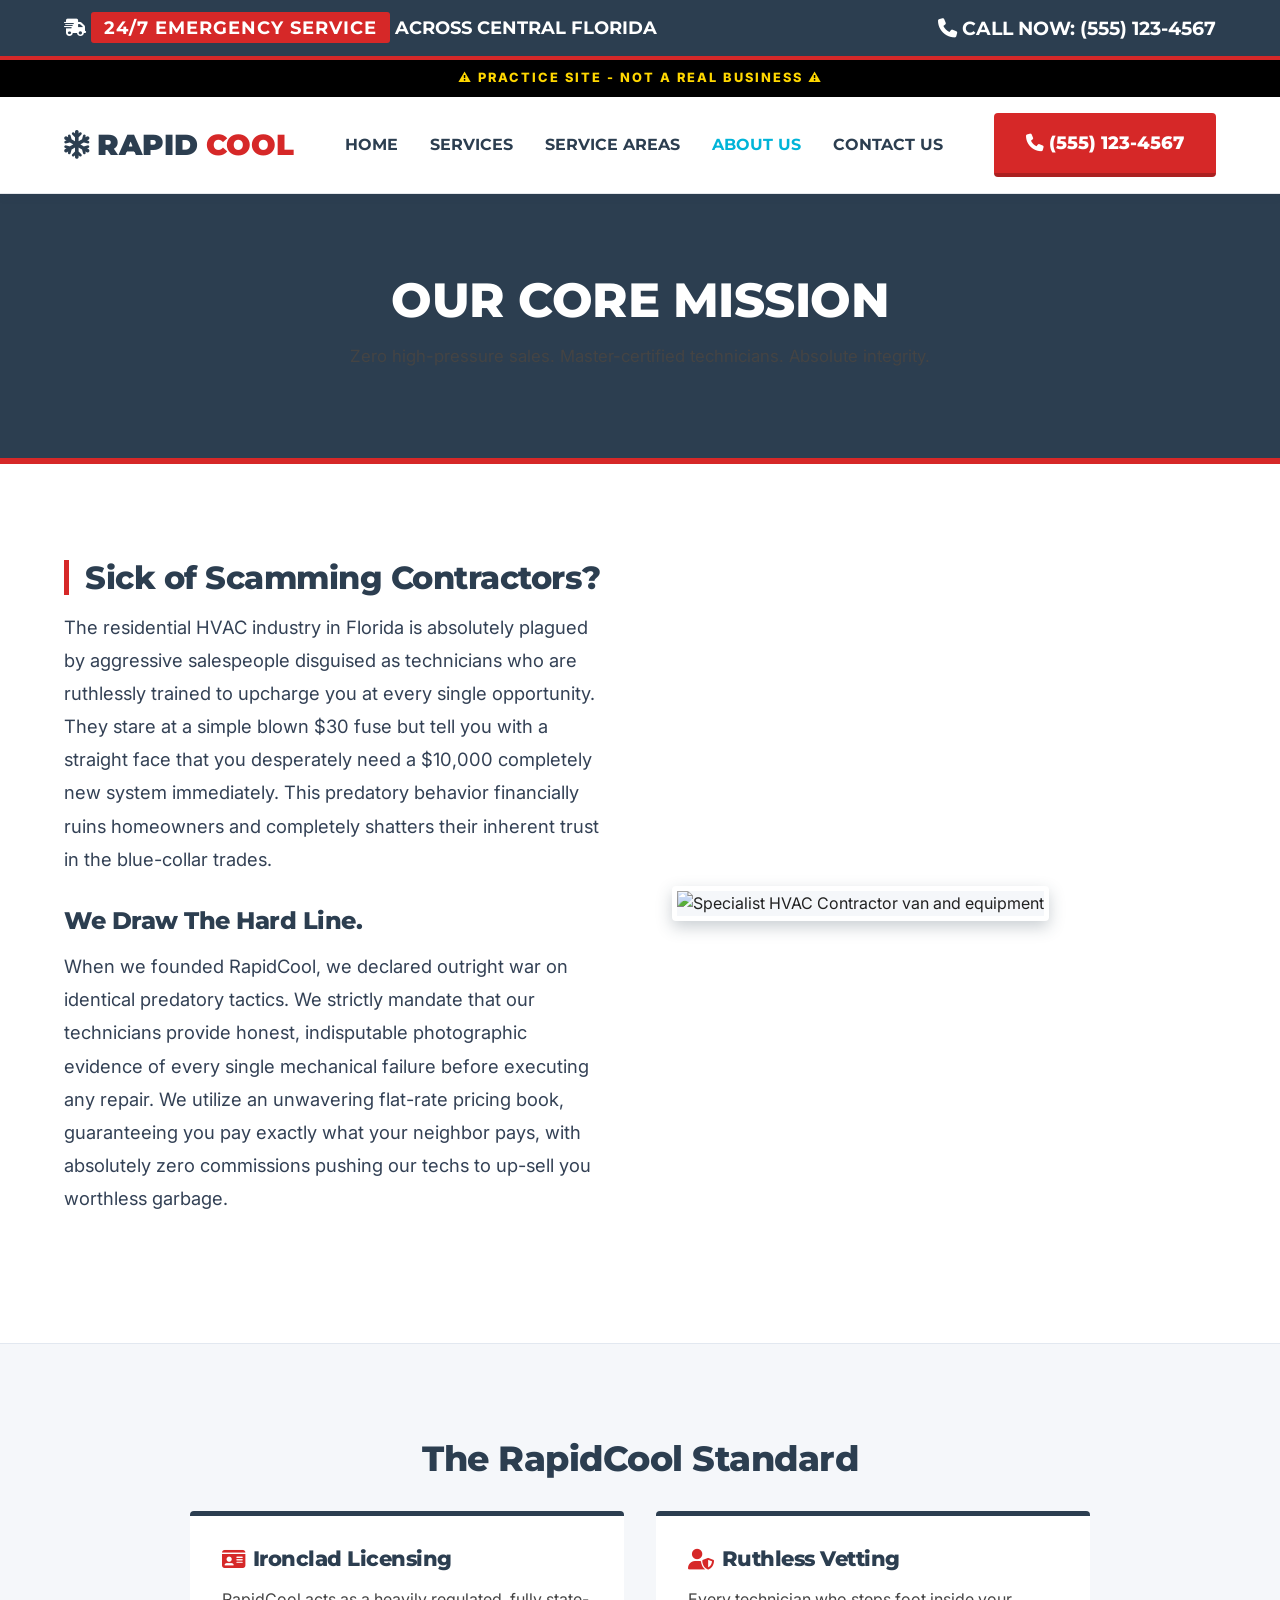
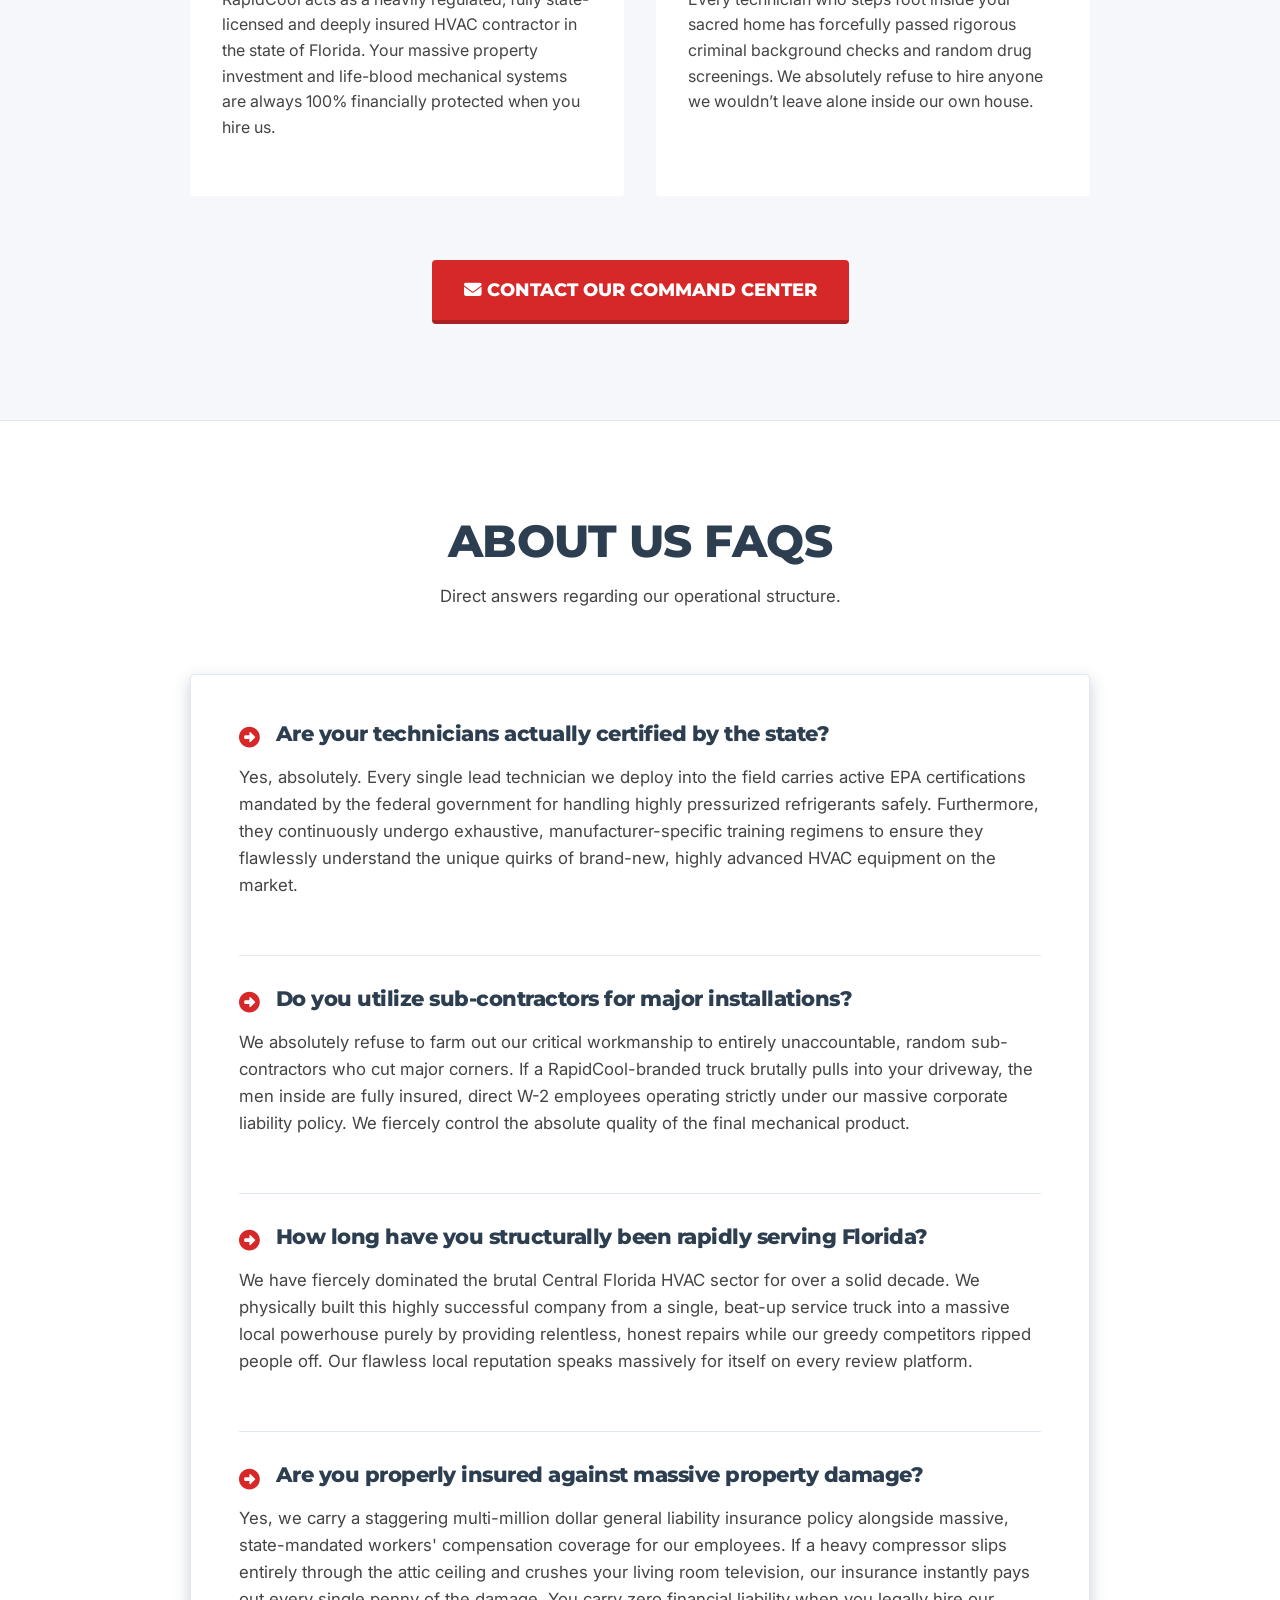
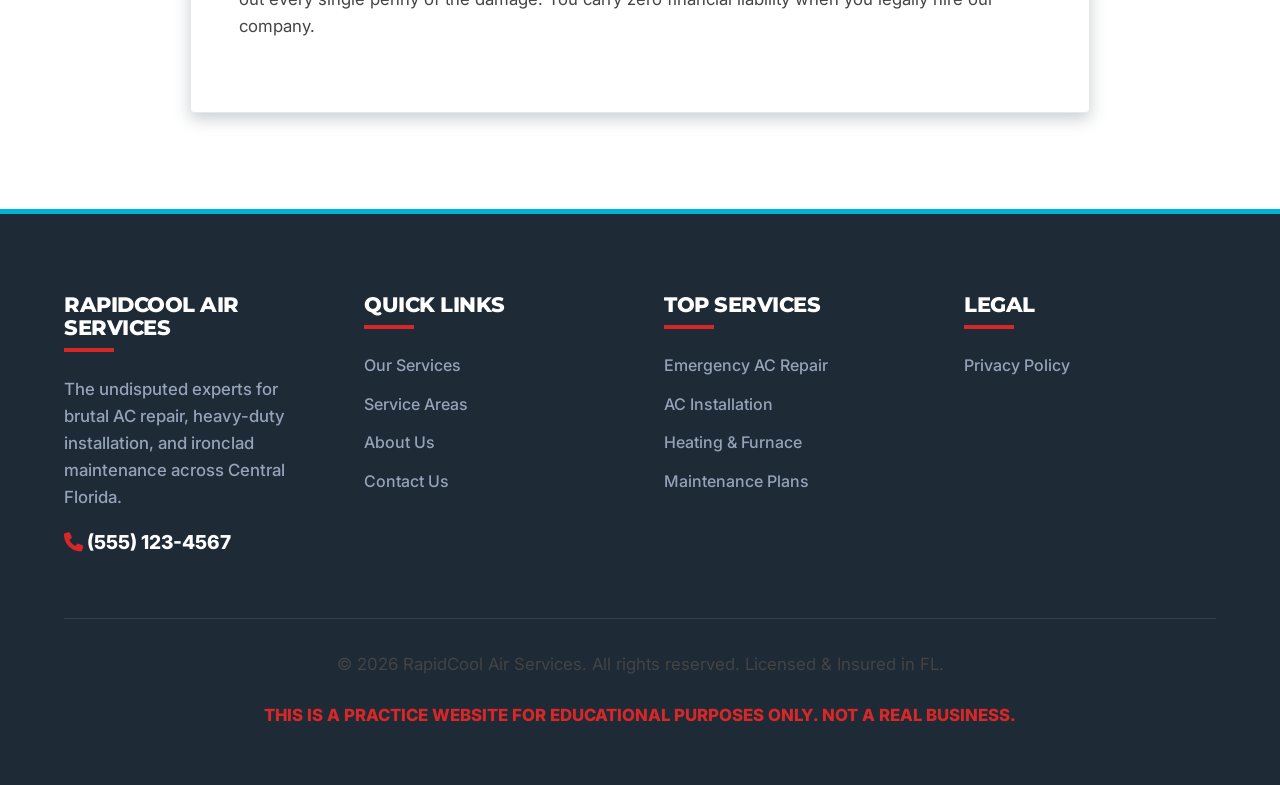
==== about-us/index.html @ c2c6f100 "feat: complete intense blue-collar aesthetic and DR copy overhaul" ====
<!DOCTYPE html>
<html lang="en">
<head>
    <meta charset="UTF-8">
    <meta name="viewport" content="width=device-width, initial-scale=1.0">
    <title>About Us | RapidCool Air Services</title>
    <meta name="description" content="Learn more about RapidCool Air Services, Central Florida's trusted HVAC company dedicated to honest, transparent, and professional cooling and heating solutions.">
    <link rel="stylesheet" href="../css/style.css">
    <link rel="stylesheet" href="https://cdnjs.cloudflare.com/ajax/libs/font-awesome/6.4.0/css/all.min.css">
</head>
<body>
    <div class="utility-bar">
        <div><i class="fa-solid fa-truck-fast"></i> <span class="utility-highlight">24/7 EMERGENCY SERVICE</span> ACROSS CENTRAL FLORIDA</div>
        <div style="font-size: 1.2rem;"><a href="tel:5551234567"><i class="fa-solid fa-phone"></i> CALL NOW: <strong>(555) 123-4567</strong></a></div>
    </div>
    <div class="practice-banner">⚠️ PRACTICE SITE - NOT A REAL BUSINESS ⚠️</div>

    <header class="site-header">
        <div class="header-container">
            <div class="logo">
                <a href="../"><i class="fa-solid fa-snowflake"></i> Rapid<span>Cool</span></a>
            </div>
            <nav class="main-nav">
                <ul>
                    <li><a href="../">Home</a></li>
                    <li><a href="../services/">Services</a></li>
                    <li><a href="../service-areas/">Service Areas</a></li>
                    <li><a href="../about-us/" style="color: var(--secondary-color);">About Us</a></li>
                    <li><a href="../contact/">Contact Us</a></li>
                </ul>
            </nav>
            <div class="header-cta">
                <a href="tel:5551234567" class="btn btn-accent"><i class="fa-solid fa-phone"></i> (555) 123-4567</a>
                <button class="mobile-menu-btn"><i class="fa-solid fa-bars"></i></button>
            </div>
        </div>
    </header>

    <div class="page-header">
        <h1>Our Core Mission</h1>
        <p>Zero high-pressure sales. Master-certified technicians. Absolute integrity.</p>
    </div>

    <!-- PAS Direct Response Framework Section -->
    <section class="section">
        <div class="split-content">
            <div>
                <h2 class="dr-subhead" style="margin-top: 0;">Sick of Scamming Contractors?</h2>
                <p class="dr-paragraph">The residential HVAC industry in Florida is absolutely plagued by aggressive salespeople disguised as technicians who are ruthlessly trained to upcharge you at every single opportunity. They stare at a simple blown $30 fuse but tell you with a straight face that you desperately need a $10,000 completely new system immediately. This predatory behavior financially ruins homeowners and completely shatters their inherent trust in the blue-collar trades.</p>
                
                <h3 style="color: var(--primary-color); font-size: 1.5rem; margin-bottom: 1rem;">We Draw The Hard Line.</h3>
                <p class="dr-paragraph">When we founded RapidCool, we declared outright war on identical predatory tactics. We strictly mandate that our technicians provide honest, indisputable photographic evidence of every single mechanical failure before executing any repair. We utilize an unwavering flat-rate pricing book, guaranteeing you pay exactly what your neighbor pays, with absolutely zero commissions pushing our techs to up-sell you worthless garbage.</p>
            </div>
            <div>
                <img src="https://images.unsplash.com/photo-1542013936693-884638332954?auto=format&fit=crop&w=800&q=80" alt="Specialist HVAC Contractor van and equipment" class="rugged-img">
            </div>
        </div>
    </section>

    <!-- Additional Trust Box -->
    <section class="section section-bg">
        <div class="content-constrained">
            <h2 class="section-header" style="text-align: center; font-size: 2.2rem; margin-bottom: 2rem;">The RapidCool Standard</h2>
            <div style="display: grid; grid-template-columns: repeat(auto-fit, minmax(300px, 1fr)); gap: 2rem;">
                <div style="background: var(--white); padding: 2rem; border-radius: var(--rounded-md); border-top: 5px solid var(--primary-color);">
                    <h4 style="color: var(--primary-color); font-size: 1.3rem; display: flex; align-items: center; gap: 0.5rem;"><i class="fa-solid fa-id-card text-accent"></i> Ironclad Licensing</h4>
                    <p style="margin-top: 1rem; font-size: 1rem;">RapidCool acts as a heavily regulated, fully state-licensed and deeply insured HVAC contractor in the state of Florida. Your massive property investment and life-blood mechanical systems are always 100% financially protected when you hire us.</p>
                </div>
                <div style="background: var(--white); padding: 2rem; border-radius: var(--rounded-md); border-top: 5px solid var(--primary-color);">
                    <h4 style="color: var(--primary-color); font-size: 1.3rem; display: flex; align-items: center; gap: 0.5rem;"><i class="fa-solid fa-user-shield text-accent"></i> Ruthless Vetting</h4>
                    <p style="margin-top: 1rem; font-size: 1rem;">Every technician who steps foot inside your sacred home has forcefully passed rigorous criminal background checks and random drug screenings. We absolutely refuse to hire anyone we wouldn’t leave alone inside our own house.</p>
                </div>
            </div>

            <div style="text-align: center; margin-top: 4rem;">
                <a href="../contact/" class="btn btn-accent"><i class="fa-solid fa-envelope"></i> Contact Our Command Center</a>
            </div>
        </div>
    </section>

    <!-- Comprehensive FAQs -->
    <section class="section">
        <div class="section-header">
            <h2>About Us FAQs</h2>
            <p>Direct answers regarding our operational structure.</p>
        </div>
        <div class="faq-section">
            <div class="faq-item">
                <h3><i class="fa-solid fa-circle-right"></i> Are your technicians actually certified by the state?</h3>
                <p>Yes, absolutely. Every single lead technician we deploy into the field carries active EPA certifications mandated by the federal government for handling highly pressurized refrigerants safely. Furthermore, they continuously undergo exhaustive, manufacturer-specific training regimens to ensure they flawlessly understand the unique quirks of brand-new, highly advanced HVAC equipment on the market.</p>
            </div>
            <div class="faq-item">
                <h3><i class="fa-solid fa-circle-right"></i> Do you utilize sub-contractors for major installations?</h3>
                <p>We absolutely refuse to farm out our critical workmanship to entirely unaccountable, random sub-contractors who cut major corners. If a RapidCool-branded truck brutally pulls into your driveway, the men inside are fully insured, direct W-2 employees operating strictly under our massive corporate liability policy. We fiercely control the absolute quality of the final mechanical product.</p>
            </div>
            <div class="faq-item">
                <h3><i class="fa-solid fa-circle-right"></i> How long have you structurally been rapidly serving Florida?</h3>
                <p>We have fiercely dominated the brutal Central Florida HVAC sector for over a solid decade. We physically built this highly successful company from a single, beat-up service truck into a massive local powerhouse purely by providing relentless, honest repairs while our greedy competitors ripped people off. Our flawless local reputation speaks massively for itself on every review platform.</p>
            </div>
            <div class="faq-item">
                <h3><i class="fa-solid fa-circle-right"></i> Are you properly insured against massive property damage?</h3>
                <p>Yes, we carry a staggering multi-million dollar general liability insurance policy alongside massive, state-mandated workers' compensation coverage for our employees. If a heavy compressor slips entirely through the attic ceiling and crushes your living room television, our insurance instantly pays out every single penny of the damage. You carry zero financial liability when you legally hire our company.</p>
            </div>
        </div>
    </section>

    <footer class="site-footer">
        <div class="footer-grid">
            <div class="footer-col">
                <h4>RapidCool Air Services</h4>
                <p>The undisputed experts for brutal AC repair, heavy-duty installation, and ironclad maintenance across Central Florida.</p>
                <div style="margin-top: 1rem;"><a href="tel:5551234567" style="font-size: 1.2rem; font-weight: 800; color: var(--white);"><i class="fa-solid fa-phone" style="color: var(--accent-color);"></i> (555) 123-4567</a></div>
            </div>
            <div class="footer-col">
                <h4>Quick Links</h4>
                <a href="../services/">Our Services</a>
                <a href="../service-areas/">Service Areas</a>
                <a href="../about-us/">About Us</a>
                <a href="../contact/">Contact Us</a>
            </div>
            <div class="footer-col">
                <h4>Top Services</h4>
                <a href="../services/ac-repair/">Emergency AC Repair</a>
                <a href="../services/ac-installation/">AC Installation</a>
                <a href="../services/heating/">Heating & Furnace</a>
                <a href="../services/hvac-maintenance/">Maintenance Plans</a>
            </div>
            <div class="footer-col">
                <h4>Legal</h4>
                <a href="../privacy-policy/">Privacy Policy</a>
            </div>
        </div>
        <div class="footer-bottom">
            <p>&copy; 2026 RapidCool Air Services. All rights reserved. Licensed & Insured in FL.</p>
            <p class="practice-disclaimer">This is a practice website for educational purposes only. Not a real business.</p>
        </div>
    </footer>

    <a href="tel:5551234567" class="mobile-fab"><i class="fa-solid fa-phone"></i></a>
    <script src="../js/main.js"></script>
</body>
</html>
---- css/style.css ----
@import url('https://fonts.googleapis.com/css2?family=Inter:wght@300;400;500;600&family=Montserrat:wght@500;600;700;800;900&display=swap');

:root {
  --primary-color: #2C3E50; /* Metallic Steel Gray */
  --secondary-color: #00B4D8; /* Frost/Ice Blue */
  --accent-color: #D62828; /* Fire Red */
  --accent-hover: #b02121;
  --white: #FFFFFF;
  --light-gray: #F5F7FA;
  --dark-gray: #1e2a36;
  --text-dark: #222222;
  --text-medium: #444444;
  --shadow-sm: 0 2px 8px rgba(44, 62, 80, 0.15);
  --shadow-md: 0 6px 16px rgba(44, 62, 80, 0.25);
  --shadow-lg: 0 12px 30px rgba(44, 62, 80, 0.3);
  --transition: all 0.2s ease-in-out;
  --rounded-sm: 0; /* Boxy */
  --rounded-md: 4px; /* More robust */
  --rounded-lg: 8px;
}

* {
  margin: 0;
  padding: 0;
  box-sizing: border-box;
}

body {
  font-family: 'Inter', sans-serif;
  color: var(--text-dark);
  background-color: var(--white);
  line-height: 1.6;
  -webkit-font-smoothing: antialiased;
}

h1, h2, h3, h4, h5, h6 {
  font-family: 'Montserrat', sans-serif;
  font-weight: 800;
  line-height: 1.1;
  color: var(--primary-color);
  margin-bottom: 1rem;
  letter-spacing: -0.5px;
}

p {
  margin-bottom: 1.5rem;
  color: var(--text-medium);
  font-size: 1.05rem;
}

a {
  text-decoration: none;
  color: var(--secondary-color);
  transition: var(--transition);
}

a:hover {
  color: var(--primary-color);
}

/* PRACTICE BANNER */
.practice-banner {
  background-color: #000;
  color: #FFD700;
  text-align: center;
  padding: 0.5rem;
  font-size: 0.8rem;
  font-weight: 800;
  text-transform: uppercase;
  letter-spacing: 2px;
  z-index: 1002;
  position: relative;
}

/* UTILITY BAR */
.utility-bar {
  background-color: var(--primary-color);
  color: var(--white);
  padding: 0.8rem 5%;
  display: flex;
  justify-content: space-between;
  align-items: center;
  font-family: 'Montserrat', sans-serif;
  font-weight: 700;
  font-size: 1.1rem;
  z-index: 1001;
  position: relative;
  border-bottom: 4px solid var(--accent-color);
}

.utility-bar a {
  color: var(--white);
}

.utility-bar a:hover {
  color: var(--secondary-color);
}

.utility-highlight {
  background: var(--accent-color);
  padding: 0.3rem 0.8rem;
  border-radius: 3px;
  color: var(--white) !important;
  text-transform: uppercase;
  letter-spacing: 1px;
}

/* HEADER & NAV */
.site-header {
  background-color: var(--white);
  box-shadow: var(--shadow-sm);
  position: sticky;
  top: 0;
  z-index: 1000;
  border-bottom: 1px solid #E5E7EB;
}

.header-container {
  display: flex;
  justify-content: space-between;
  align-items: center;
  padding: 1rem 5%;
  max-width: 1400px;
  margin: 0 auto;
}

.logo a {
  font-family: 'Montserrat', sans-serif;
  font-size: 1.8rem;
  font-weight: 900;
  color: var(--primary-color);
  display: flex;
  align-items: center;
  gap: 0.5rem;
  text-transform: uppercase;
}

.logo span {
  color: var(--accent-color);
}

.main-nav ul {
  display: flex;
  gap: 2rem;
  align-items: center;
  list-style: none;
}

.main-nav a {
  font-weight: 700;
  font-family: 'Montserrat', sans-serif;
  color: var(--primary-color);
  font-size: 1rem;
  text-transform: uppercase;
}

.main-nav a:hover {
  color: var(--accent-color);
}

/* BUTTONS */
.btn {
  display: inline-block;
  padding: 1rem 2rem;
  border-radius: var(--rounded-md);
  font-family: 'Montserrat', sans-serif;
  font-weight: 800;
  text-align: center;
  text-transform: uppercase;
  cursor: pointer;
  transition: var(--transition);
  border: none;
  font-size: 1.1rem;
  text-decoration: none;
  border-bottom: 4px solid rgba(0,0,0,0.2);
}

.btn:active {
  transform: translateY(2px);
  border-bottom-width: 2px;
}

.btn-accent {
  background-color: var(--accent-color);
  color: var(--white) !important;
}

.btn-accent:hover {
  background-color: var(--accent-hover);
  color: var(--white) !important;
  box-shadow: 0 4px 15px rgba(214, 40, 40, 0.4);
}

.btn-secondary {
  background-color: var(--primary-color);
  color: var(--white) !important;
}

.btn-secondary:hover {
  background-color: var(--dark-gray);
  box-shadow: 0 4px 15px rgba(44, 62, 80, 0.4);
}

.header-cta {
  display: flex;
  align-items: center;
  gap: 1.5rem;
}

.mobile-menu-btn {
  display: none;
  font-size: 1.8rem;
  color: var(--primary-color);
  cursor: pointer;
  background: none;
  border: none;
}

/* RUGGED IMAGES */
.rugged-img {
  width: 100%;
  height: auto;
  border: 5px solid var(--white);
  box-shadow: var(--shadow-md);
  border-radius: var(--rounded-md);
  background-color: var(--light-gray); /* In case of slow load */
}

/* HERO SECTION */
.hero {
  background: linear-gradient(rgba(44, 62, 80, 0.85), rgba(44, 62, 80, 0.95)), url('https://images.unsplash.com/photo-1542013936693-884638332954?auto=format&fit=crop&w=1600&q=80') center/cover;
  color: var(--white);
  padding: 8rem 5% 6rem;
  text-align: center;
  position: relative;
  border-bottom: 8px solid var(--accent-color);
}

.hero-content {
  max-width: 900px;
  margin: 0 auto;
  position: relative;
  z-index: 2;
}

.hero h1 {
  color: var(--white);
  font-size: 3.5rem;
  margin-bottom: 1.5rem;
  text-transform: uppercase;
  text-shadow: 2px 2px 4px rgba(0,0,0,0.5);
}

.hero p {
  color: #E2E8F0;
  font-size: 1.3rem;
  margin-bottom: 2.5rem;
  font-weight: 500;
  text-shadow: 1px 1px 3px rgba(0,0,0,0.5);
}

.hero-ctas {
  display: flex;
  justify-content: center;
  gap: 1.5rem;
  flex-wrap: wrap;
}

/* TRUST BAR */
.trust-bar {
  background-color: #f1f5f9;
  padding: 1.5rem 5%;
  border-bottom: 1px solid #cbd5e1;
}

.trust-container {
  display: flex;
  justify-content: center;
  flex-wrap: wrap;
  gap: 3rem;
  max-width: 1200px;
  margin: 0 auto;
}

.trust-item {
  display: flex;
  align-items: center;
  gap: 0.8rem;
  font-weight: 800;
  color: var(--primary-color);
  font-size: 1.1rem;
  font-family: 'Montserrat', sans-serif;
  text-transform: uppercase;
}

.trust-icon {
  color: var(--accent-color);
  font-size: 1.8rem;
}

/* SECTIONS */
.section {
  padding: 6rem 5%;
}

.section-bg {
  background-color: var(--light-gray);
  border-top: 1px solid #e2e8f0;
  border-bottom: 1px solid #e2e8f0;
}

.section-dark {
  background-color: var(--primary-color);
  color: var(--white);
}

.section-dark h2, .section-dark h3 {
  color: var(--white);
}

.section-dark p {
  color: #cbd5e1;
}

.section-header {
  text-align: center;
  max-width: 800px;
  margin: 0 auto 4rem auto;
}

.section-header h2 {
  font-size: 2.8rem;
  text-transform: uppercase;
}

.text-accent {
  color: var(--accent-color);
}

/* SPLIT CONTENT (PAS & direct response) */
.split-content {
  display: grid;
  grid-template-columns: 1fr 1fr;
  gap: 4rem;
  align-items: center;
  max-width: 1200px;
  margin: 0 auto;
}

.split-content.reverse {
  direction: rtl;
}

.split-content.reverse > * {
  direction: ltr;
}

.dr-copy-box {
  background: var(--white);
  padding: 3rem;
  border-left: 6px solid var(--accent-color);
  box-shadow: var(--shadow-sm);
  margin-top: 2rem;
}

/* SERVICES GRID */
.services-grid {
  display: grid;
  grid-template-columns: repeat(auto-fit, minmax(280px, 1fr));
  gap: 2rem;
  max-width: 1200px;
  margin: 0 auto;
}

.service-card {
  background: var(--white);
  padding: 2.5rem;
  border-radius: var(--rounded-md);
  box-shadow: var(--shadow-sm);
  transition: var(--transition);
  text-align: center;
  border-top: 4px solid var(--primary-color);
}

.service-card:hover {
  transform: translateY(-5px);
  box-shadow: var(--shadow-lg);
  border-top-color: var(--accent-color);
}

.service-icon {
  font-size: 3.5rem;
  color: var(--secondary-color);
  margin-bottom: 1.5rem;
}

.service-card h3 {
  font-size: 1.5rem;
  margin-bottom: 1rem;
  text-transform: uppercase;
}

.service-link {
  font-weight: 800;
  display: inline-flex;
  align-items: center;
  gap: 0.5rem;
  margin-top: 1rem;
  text-transform: uppercase;
  color: var(--accent-color);
}

/* FAQ SECTION */
.faq-section {
  max-width: 900px;
  margin: 0 auto;
  background: var(--white);
  border: 1px solid #e2e8f0;
  border-radius: var(--rounded-md);
  padding: 3rem;
  box-shadow: var(--shadow-md);
}

.faq-item {
  margin-bottom: 2rem;
  padding-bottom: 2rem;
  border-bottom: 1px solid #e2e8f0;
}

.faq-item:last-child {
  margin-bottom: 0;
  padding-bottom: 0;
  border-bottom: none;
}

.faq-item h3 {
  font-size: 1.3rem;
  display: flex;
  align-items: flex-start;
  gap: 1rem;
  margin-bottom: 1rem;
  color: var(--primary-color);
}

.faq-item h3 i {
  color: var(--accent-color);
  margin-top: 0.3rem;
}

/* FORMS */
.contact-form {
  background: var(--white);
  padding: 3rem;
  border-radius: var(--rounded-md);
  box-shadow: var(--shadow-md);
  max-width: 600px;
  margin: 0 auto;
  border-top: 6px solid var(--primary-color);
}

.form-group {
  margin-bottom: 1.5rem;
}

.form-group label {
  display: block;
  font-weight: 700;
  margin-bottom: 0.5rem;
  color: var(--primary-color);
}

.form-control {
  width: 100%;
  padding: 1rem;
  border: 2px solid #cbd5e1;
  border-radius: var(--rounded-sm);
  font-family: inherit;
  font-size: 1rem;
  transition: var(--transition);
  background: #f8fafc;
}

.form-control:focus {
  outline: none;
  border-color: var(--secondary-color);
  background: var(--white);
}

/* CONTENT PAGES (Services, About, Privacy) */
.page-header {
  background: var(--primary-color);
  color: var(--white);
  padding: 5rem 5% 4rem;
  text-align: center;
  border-bottom: 6px solid var(--accent-color);
}

.page-header h1 {
  color: var(--white);
  font-size: 3rem;
  text-transform: uppercase;
}

.content-container {
  max-width: 1200px;
  margin: 0 auto;
}

.content-constrained {
  max-width: 900px;
  margin: 0 auto;
}

.dr-paragraph {
  font-size: 1.15rem;
  line-height: 1.8;
  color: #334155;
  margin-bottom: 2rem;
}

.dr-subhead {
  font-size: 2rem;
  color: var(--primary-color);
  margin-top: 3rem;
  border-left: 5px solid var(--accent-color);
  padding-left: 1rem;
}

/* FOOTER */
.site-footer {
  background-color: var(--dark-gray);
  color: var(--white);
  padding: 5rem 5% 2rem;
  border-top: 5px solid var(--secondary-color);
}

.footer-grid {
  display: grid;
  grid-template-columns: repeat(auto-fit, minmax(250px, 1fr));
  gap: 3rem;
  max-width: 1200px;
  margin: 0 auto 3rem auto;
}

.footer-col h4 {
  color: var(--white);
  font-size: 1.3rem;
  margin-bottom: 1.5rem;
  position: relative;
  padding-bottom: 0.8rem;
  text-transform: uppercase;
}

.footer-col h4::after {
  content: '';
  position: absolute;
  left: 0;
  bottom: 0;
  width: 50px;
  height: 4px;
  background-color: var(--accent-color);
}

.footer-col p, .footer-col a {
  color: #94a3b8;
  margin-bottom: 0.8rem;
  display: block;
  font-weight: 500;
}

.footer-col a:hover {
  color: var(--white);
  padding-left: 5px;
}

.footer-bottom {
  border-top: 1px solid rgba(255, 255, 255, 0.1);
  padding-top: 2rem;
  text-align: center;
  color: #64748b;
  font-size: 0.9rem;
}

.practice-disclaimer {
  margin-top: 1rem;
  color: var(--accent-color);
  font-weight: 800;
  text-transform: uppercase;
}

/* MOBILE FAB */
.mobile-fab {
  display: none;
  position: fixed;
  bottom: 20px;
  right: 20px;
  background-color: var(--accent-color);
  color: var(--white);
  width: 65px;
  height: 65px;
  border-radius: 50%;
  text-align: center;
  line-height: 65px;
  font-size: 1.8rem;
  box-shadow: var(--shadow-lg);
  z-index: 999;
  border: 3px solid var(--white);
}

/* RESPONSIVE */
@media (max-width: 992px) {
  .utility-bar {
    flex-direction: column;
    text-align: center;
    gap: 0.5rem;
  }
  .split-content {
    grid-template-columns: 1fr;
    gap: 2rem;
  }
  .split-content.reverse > * {
    direction: ltr;
  }
  .hero h1 { font-size: 2.5rem; }
  .header-cta .btn { display: none; }
  .mobile-menu-btn { display: block; }
  
  .main-nav {
    position: absolute;
    top: 100%;
    left: 0;
    width: 100%;
    background: var(--white);
    box-shadow: var(--shadow-sm);
    padding: 1rem 0;
    clip-path: polygon(0 0, 100% 0, 100% 0, 0 0);
    transition: var(--transition);
    border-bottom: 4px solid var(--primary-color);
  }
  
  .main-nav.active {
    clip-path: polygon(0 0, 100% 0, 100% 100%, 0 100%);
  }

  .main-nav ul {
    flex-direction: column;
    gap: 0;
  }
  
  .main-nav a {
    display: block;
    padding: 1rem 5%;
    width: 100%;
    border-bottom: 1px solid #f1f5f9;
  }

  .mobile-fab {
    display: block;
  }
}

@media (max-width: 768px) {
  .hero-ctas {
    flex-direction: column;
    width: 100%;
  }
  .hero-ctas .btn { width: 100%; }
  .section { padding: 4rem 5%; }
  .page-header h1 { font-size: 2.2rem; }
}
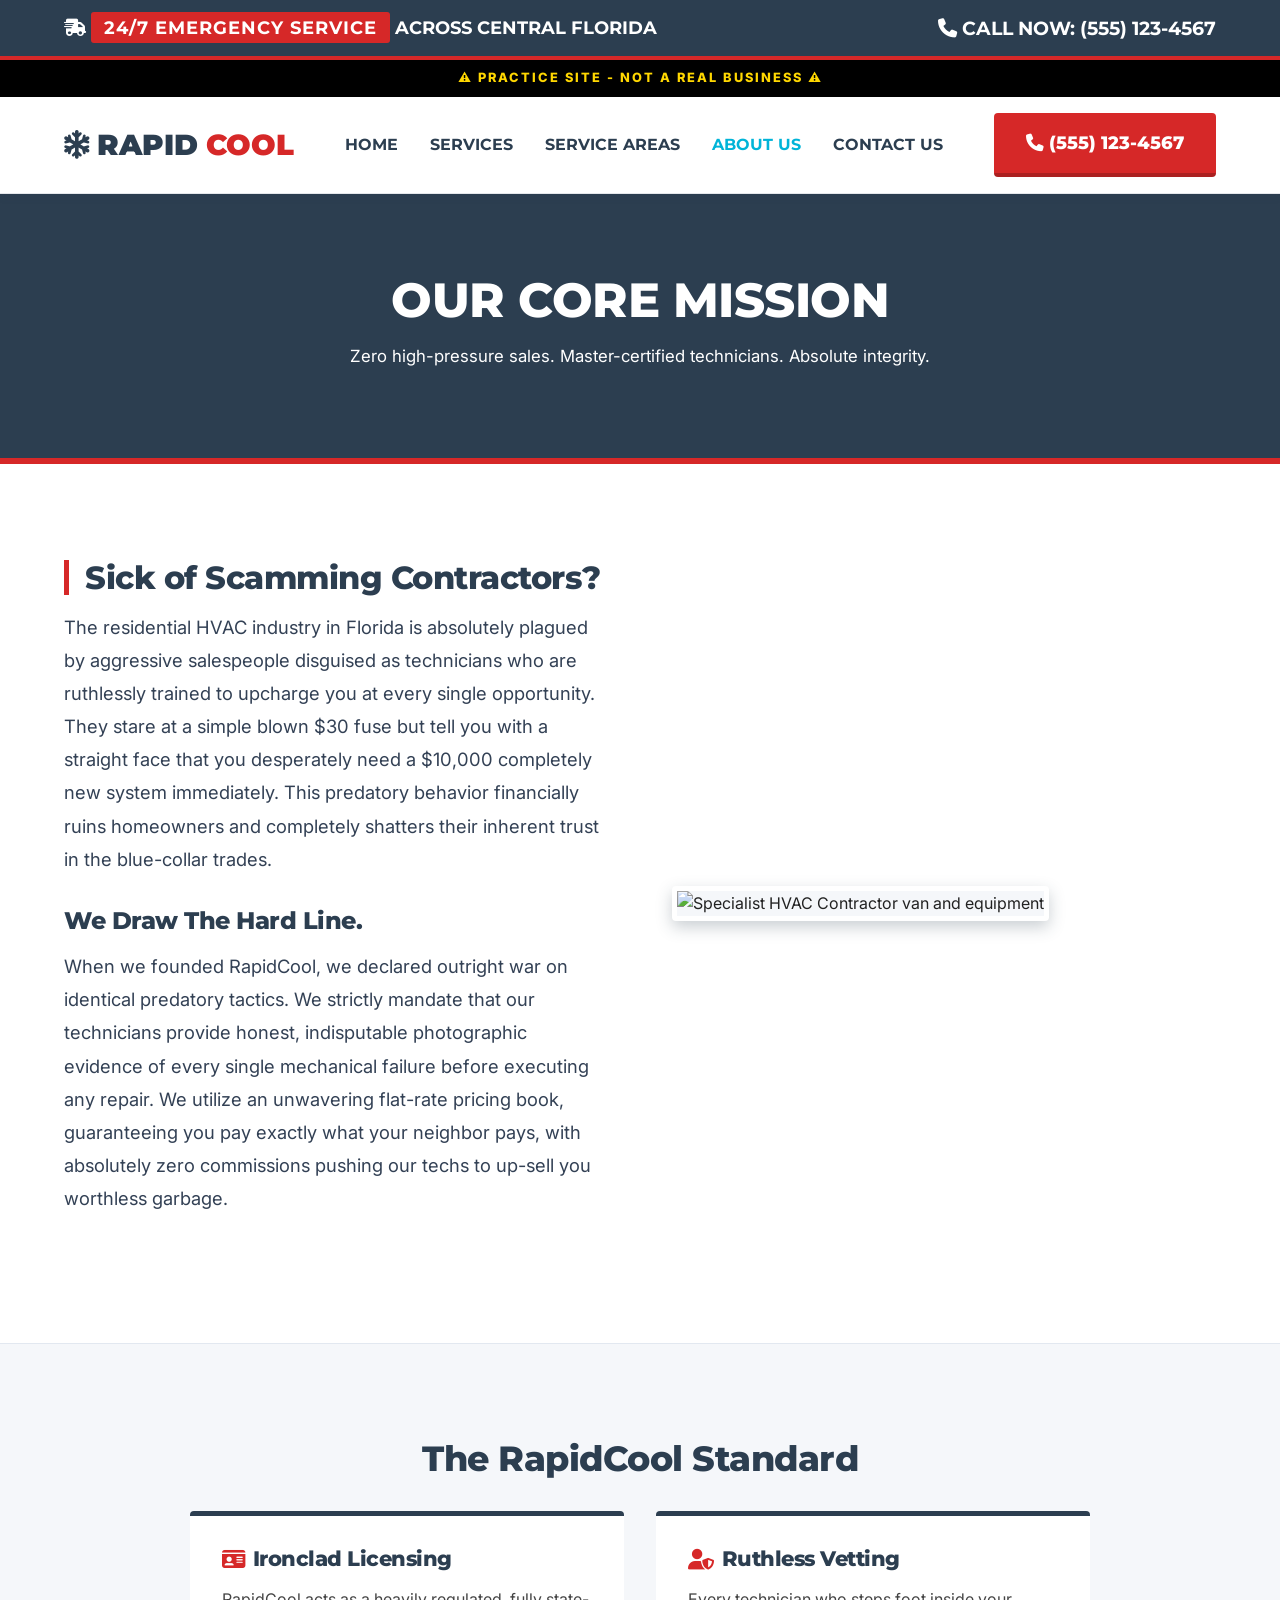
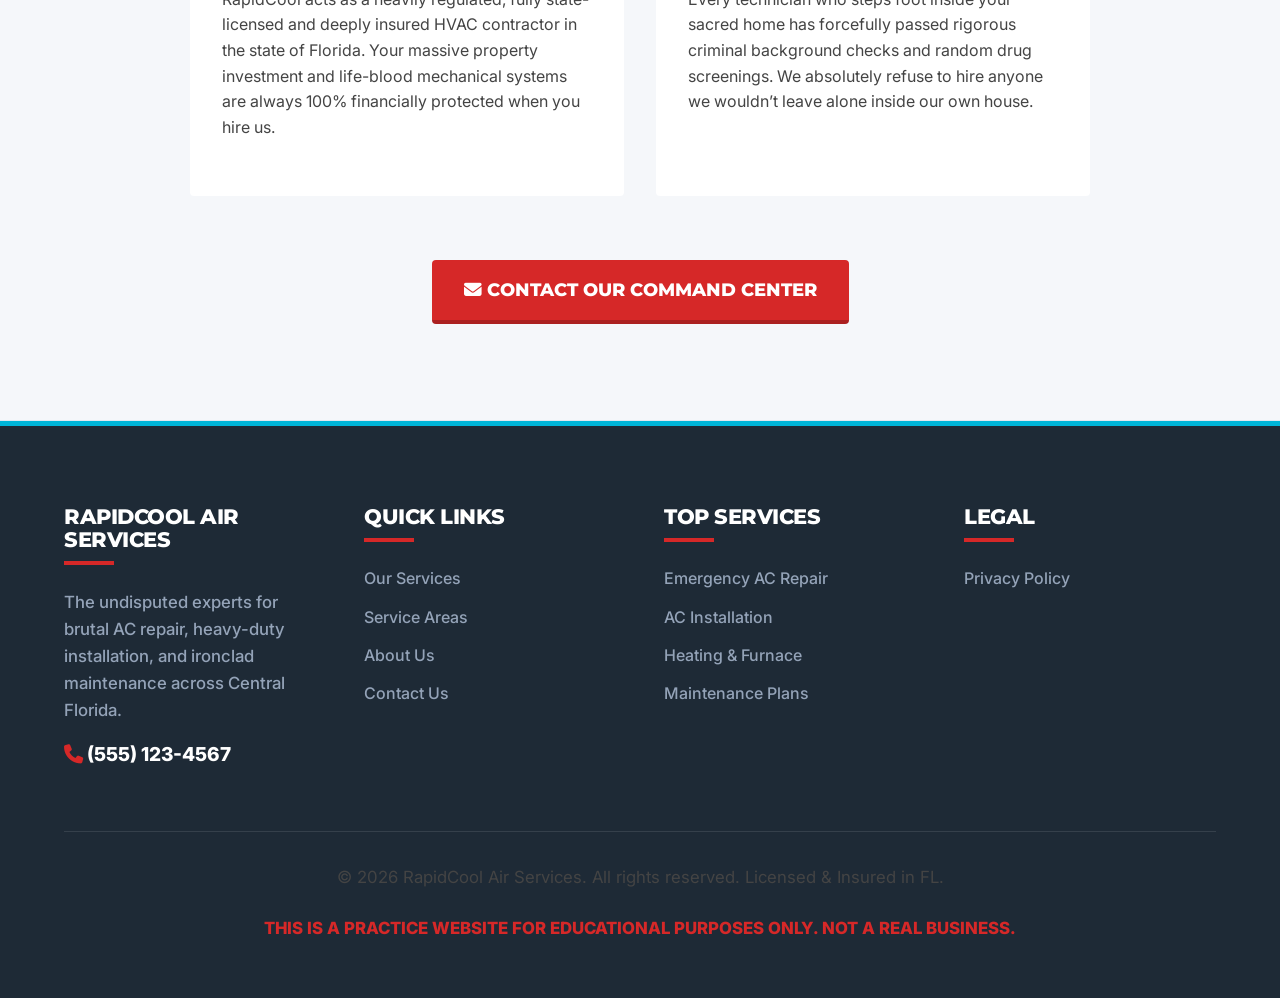
==== commit a0c3590f: "fix: global CSS contrast issues and removed FAQs from non-service pages" ====
--- a/about-us/index.html
+++ b/about-us/index.html
@@ -78,32 +78,6 @@
         </div>
     </section>
 
-    <!-- Comprehensive FAQs -->
-    <section class="section">
-        <div class="section-header">
-            <h2>About Us FAQs</h2>
-            <p>Direct answers regarding our operational structure.</p>
-        </div>
-        <div class="faq-section">
-            <div class="faq-item">
-                <h3><i class="fa-solid fa-circle-right"></i> Are your technicians actually certified by the state?</h3>
-                <p>Yes, absolutely. Every single lead technician we deploy into the field carries active EPA certifications mandated by the federal government for handling highly pressurized refrigerants safely. Furthermore, they continuously undergo exhaustive, manufacturer-specific training regimens to ensure they flawlessly understand the unique quirks of brand-new, highly advanced HVAC equipment on the market.</p>
-            </div>
-            <div class="faq-item">
-                <h3><i class="fa-solid fa-circle-right"></i> Do you utilize sub-contractors for major installations?</h3>
-                <p>We absolutely refuse to farm out our critical workmanship to entirely unaccountable, random sub-contractors who cut major corners. If a RapidCool-branded truck brutally pulls into your driveway, the men inside are fully insured, direct W-2 employees operating strictly under our massive corporate liability policy. We fiercely control the absolute quality of the final mechanical product.</p>
-            </div>
-            <div class="faq-item">
-                <h3><i class="fa-solid fa-circle-right"></i> How long have you structurally been rapidly serving Florida?</h3>
-                <p>We have fiercely dominated the brutal Central Florida HVAC sector for over a solid decade. We physically built this highly successful company from a single, beat-up service truck into a massive local powerhouse purely by providing relentless, honest repairs while our greedy competitors ripped people off. Our flawless local reputation speaks massively for itself on every review platform.</p>
-            </div>
-            <div class="faq-item">
-                <h3><i class="fa-solid fa-circle-right"></i> Are you properly insured against massive property damage?</h3>
-                <p>Yes, we carry a staggering multi-million dollar general liability insurance policy alongside massive, state-mandated workers' compensation coverage for our employees. If a heavy compressor slips entirely through the attic ceiling and crushes your living room television, our insurance instantly pays out every single penny of the damage. You carry zero financial liability when you legally hire our company.</p>
-            </div>
-        </div>
-    </section>
-
     <footer class="site-footer">
         <div class="footer-grid">
             <div class="footer-col">
@@ -140,3 +114,4 @@
     <script src="../js/main.js"></script>
 </body>
 </html>
+
--- a/css/style.css
+++ b/css/style.css
@@ -400,6 +400,10 @@
   text-transform: uppercase;
 }
 
+.service-card p {
+  color: #333333;
+}
+
 .service-link {
   font-weight: 800;
   display: inline-flex;
@@ -499,6 +503,10 @@
   color: var(--white);
   font-size: 3rem;
   text-transform: uppercase;
+}
+
+.page-header p {
+  color: var(--white);
 }
 
 .content-container {
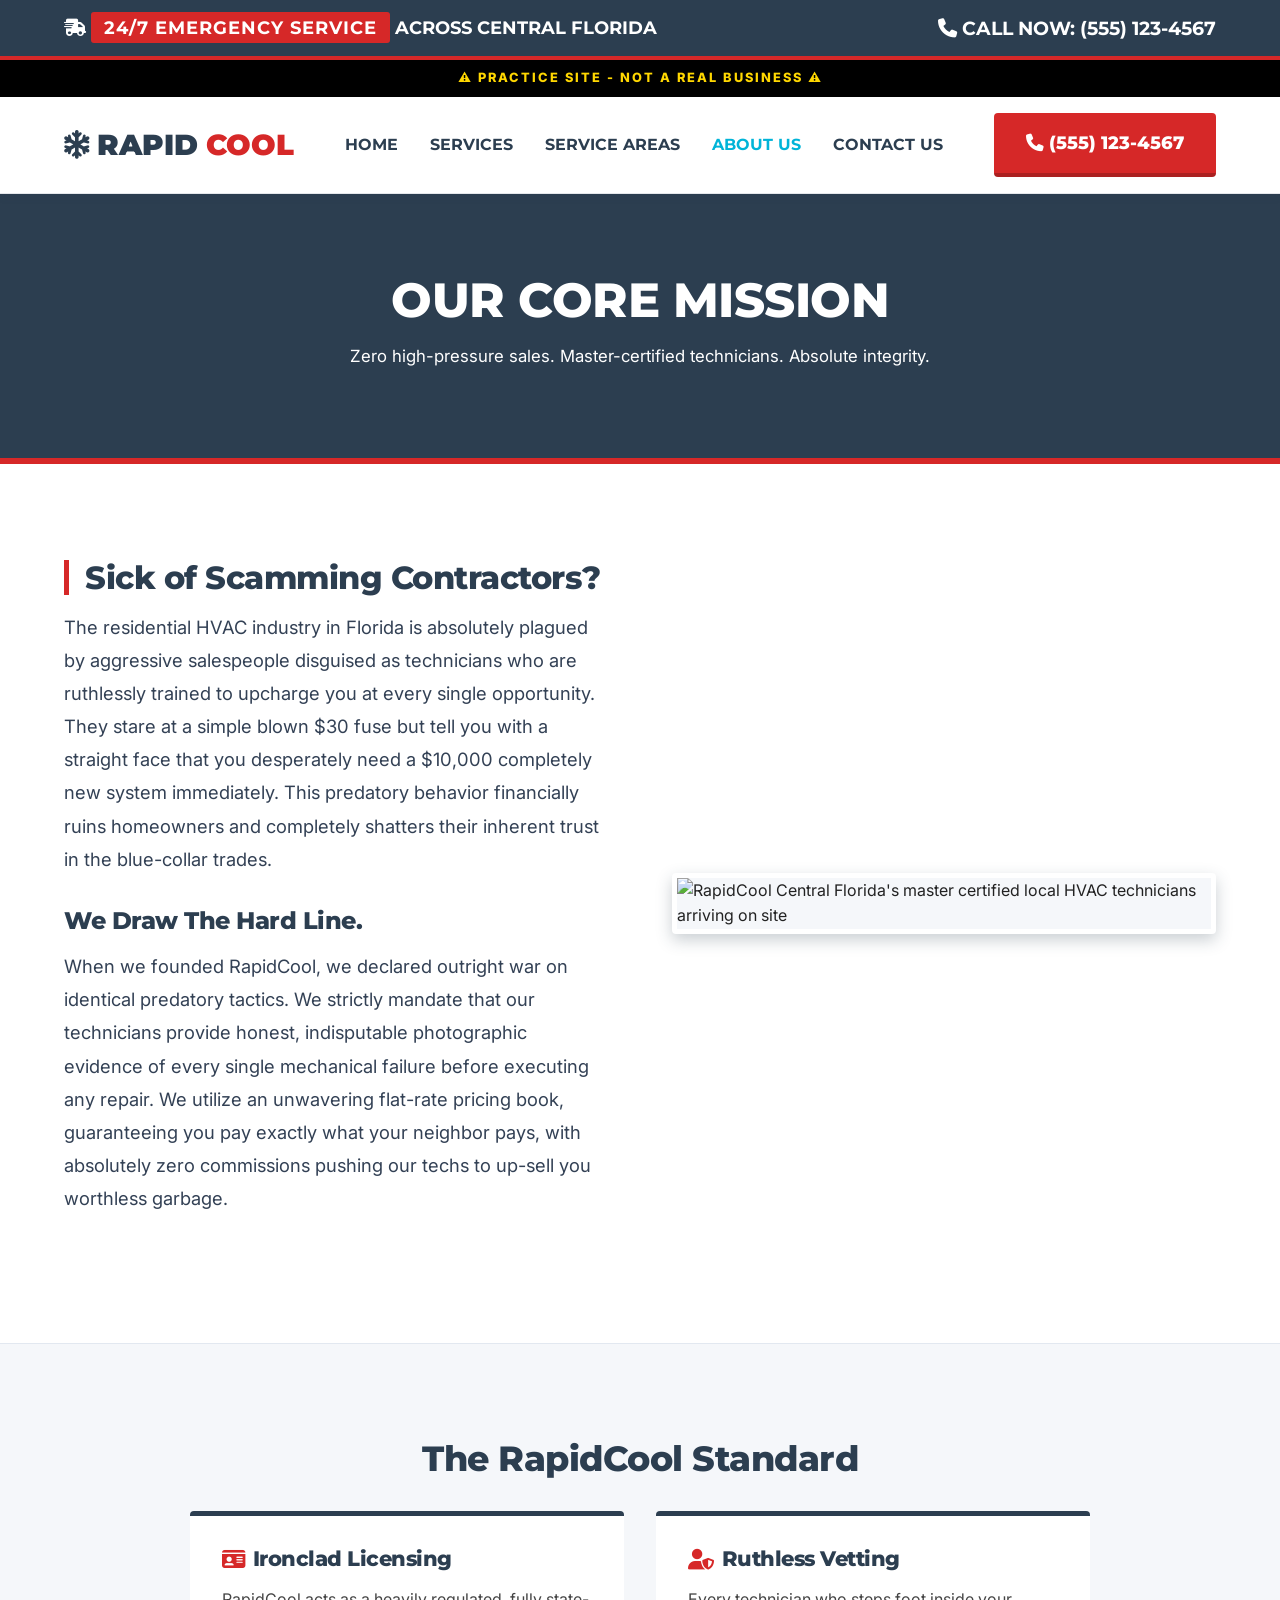
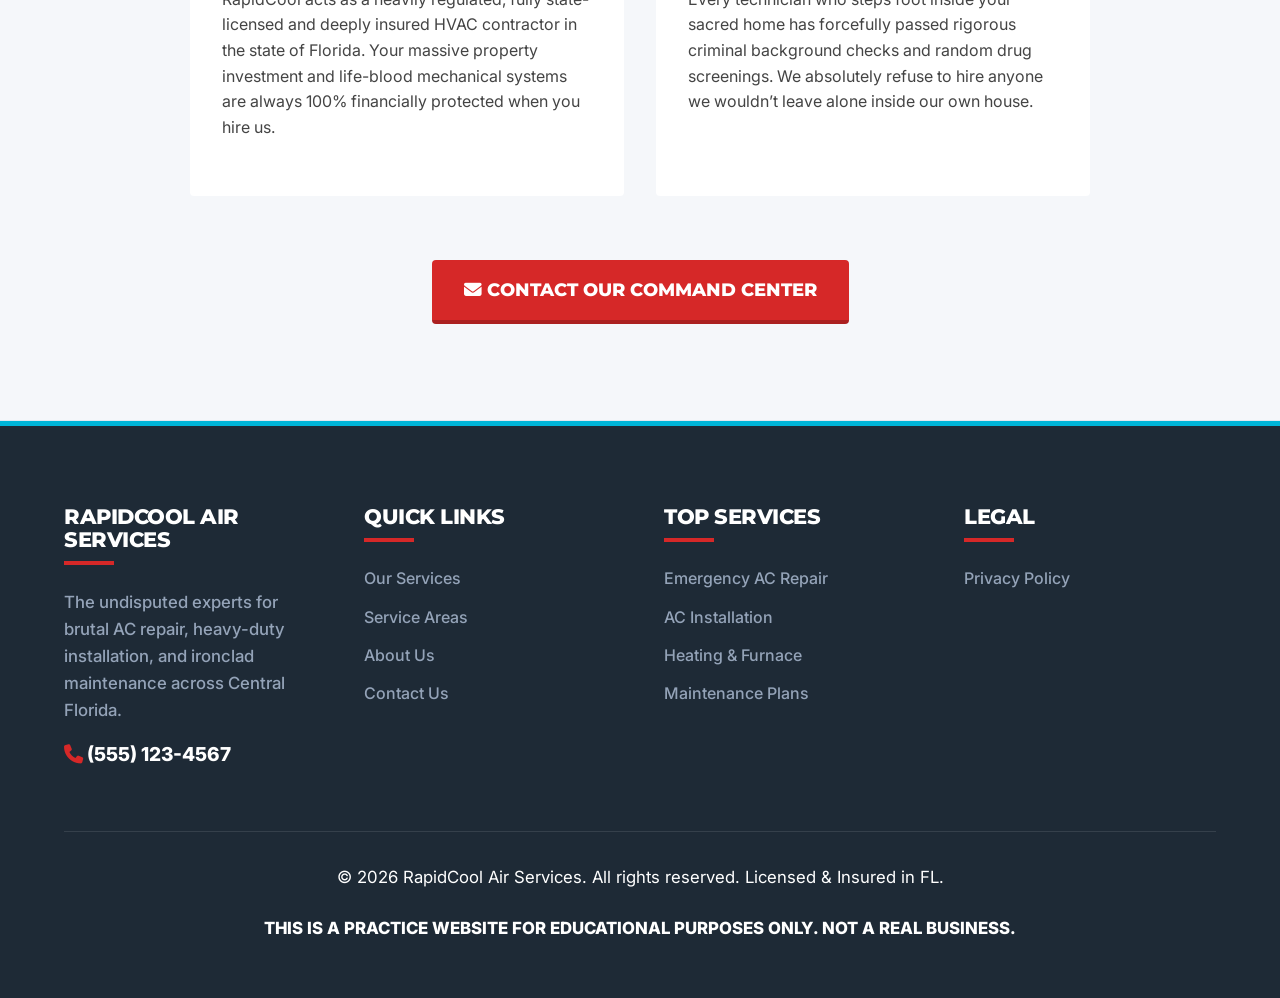
==== commit 99319168: "fix: replace all generic images with highly relevant HVAC context and SEO alt tags" ====
--- a/about-us/index.html
+++ b/about-us/index.html
@@ -52,7 +52,7 @@
                 <p class="dr-paragraph">When we founded RapidCool, we declared outright war on identical predatory tactics. We strictly mandate that our technicians provide honest, indisputable photographic evidence of every single mechanical failure before executing any repair. We utilize an unwavering flat-rate pricing book, guaranteeing you pay exactly what your neighbor pays, with absolutely zero commissions pushing our techs to up-sell you worthless garbage.</p>
             </div>
             <div>
-                <img src="https://images.unsplash.com/photo-1542013936693-884638332954?auto=format&fit=crop&w=800&q=80" alt="Specialist HVAC Contractor van and equipment" class="rugged-img">
+                <img src="https://images.unsplash.com/photo-1621905251189-08b45d6a269e?auto=format&fit=crop&w=800&q=80" alt="RapidCool Central Florida's master certified local HVAC technicians arriving on site" class="rugged-img">
             </div>
         </div>
     </section>
--- a/css/style.css
+++ b/css/style.css
@@ -366,10 +366,11 @@
 /* SERVICES GRID */
 .services-grid {
   display: grid;
-  grid-template-columns: repeat(auto-fit, minmax(280px, 1fr));
+  grid-template-columns: repeat(4, 1fr);
   gap: 2rem;
   max-width: 1200px;
   margin: 0 auto;
+  align-items: stretch;
 }
 
 .service-card {
@@ -380,6 +381,8 @@
   transition: var(--transition);
   text-align: center;
   border-top: 4px solid var(--primary-color);
+  display: flex;
+  flex-direction: column;
 }
 
 .service-card:hover {
@@ -409,7 +412,7 @@
   display: inline-flex;
   align-items: center;
   gap: 0.5rem;
-  margin-top: 1rem;
+  margin-top: auto;
   text-transform: uppercase;
   color: var(--accent-color);
 }
@@ -585,8 +588,12 @@
   border-top: 1px solid rgba(255, 255, 255, 0.1);
   padding-top: 2rem;
   text-align: center;
-  color: #64748b;
+  color: #FFFFFF;
   font-size: 0.9rem;
+}
+
+.footer-bottom p {
+  color: #FFFFFF;
 }
 
 .practice-disclaimer {
@@ -628,6 +635,9 @@
   }
   .split-content.reverse > * {
     direction: ltr;
+  }
+  .services-grid {
+    grid-template-columns: repeat(2, 1fr);
   }
   .hero h1 { font-size: 2.5rem; }
   .header-cta .btn { display: none; }
@@ -668,6 +678,9 @@
 }
 
 @media (max-width: 768px) {
+  .services-grid {
+    grid-template-columns: 1fr;
+  }
   .hero-ctas {
     flex-direction: column;
     width: 100%;
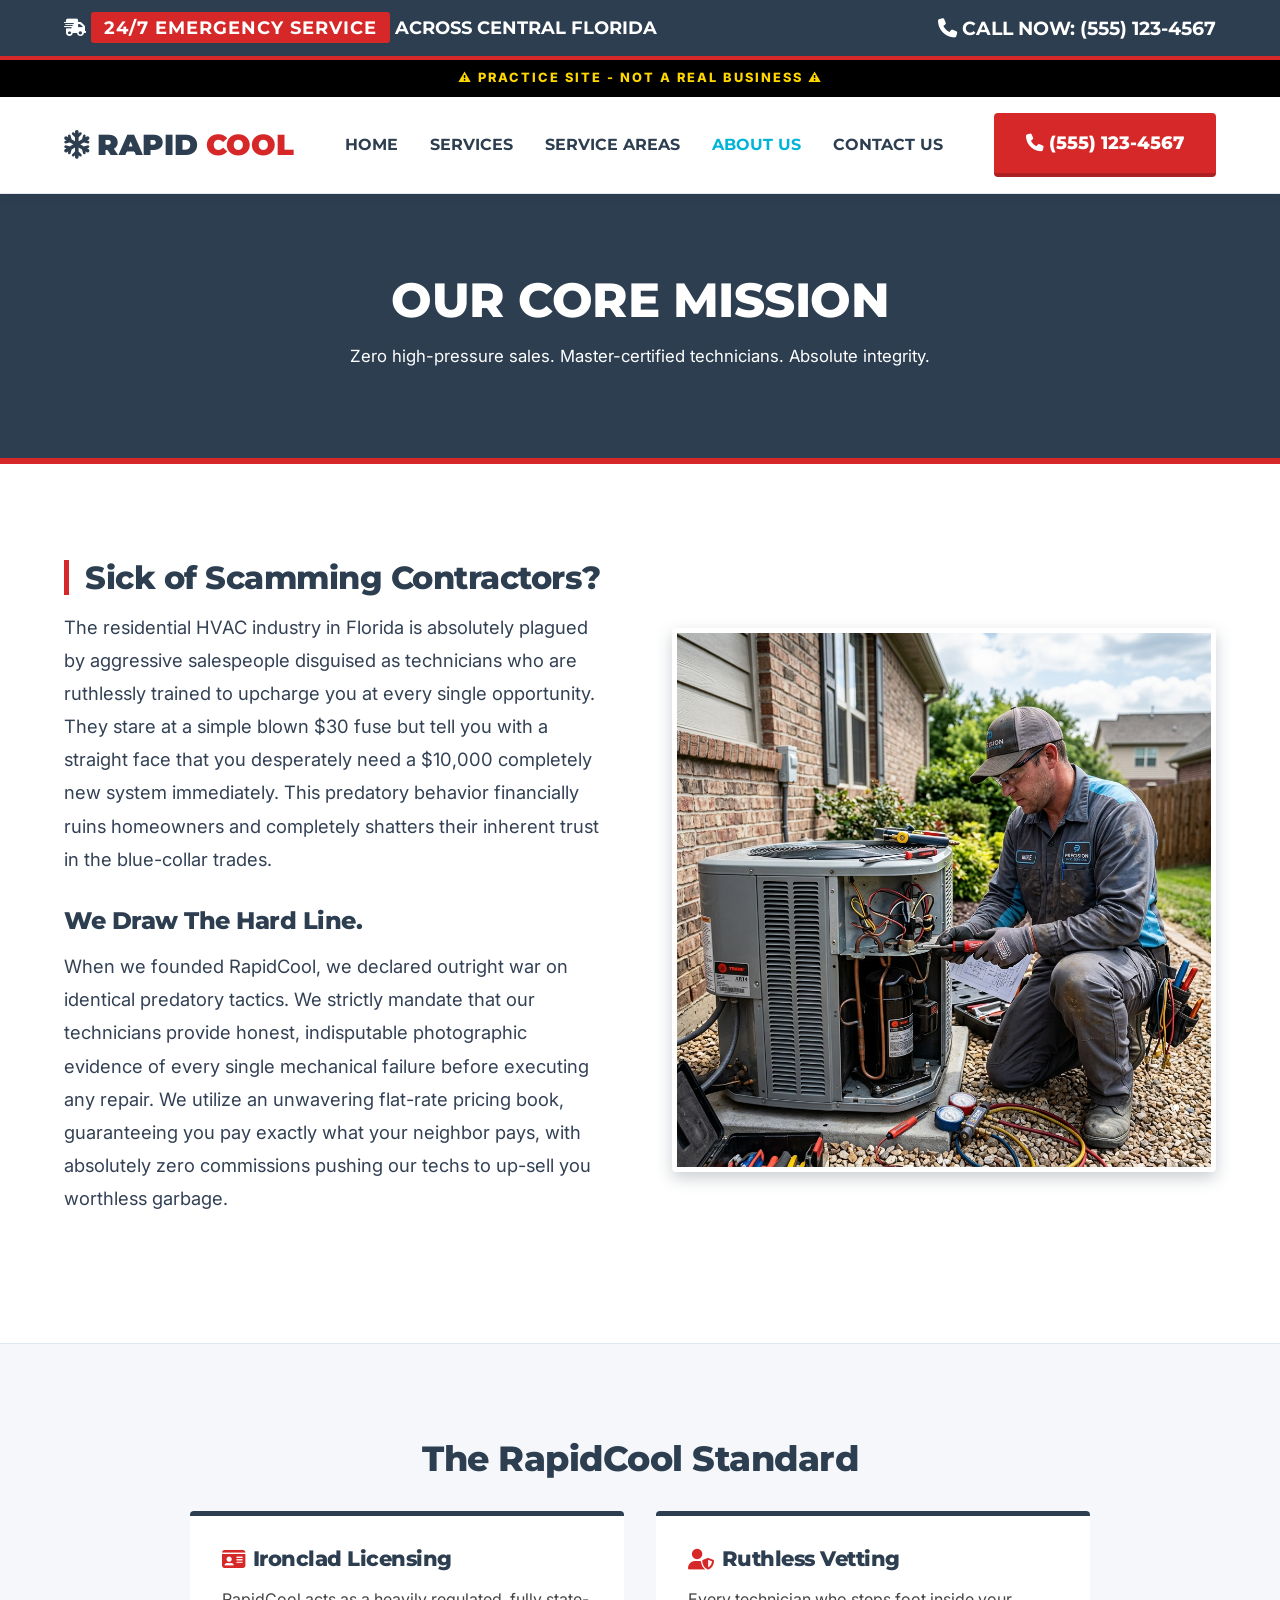
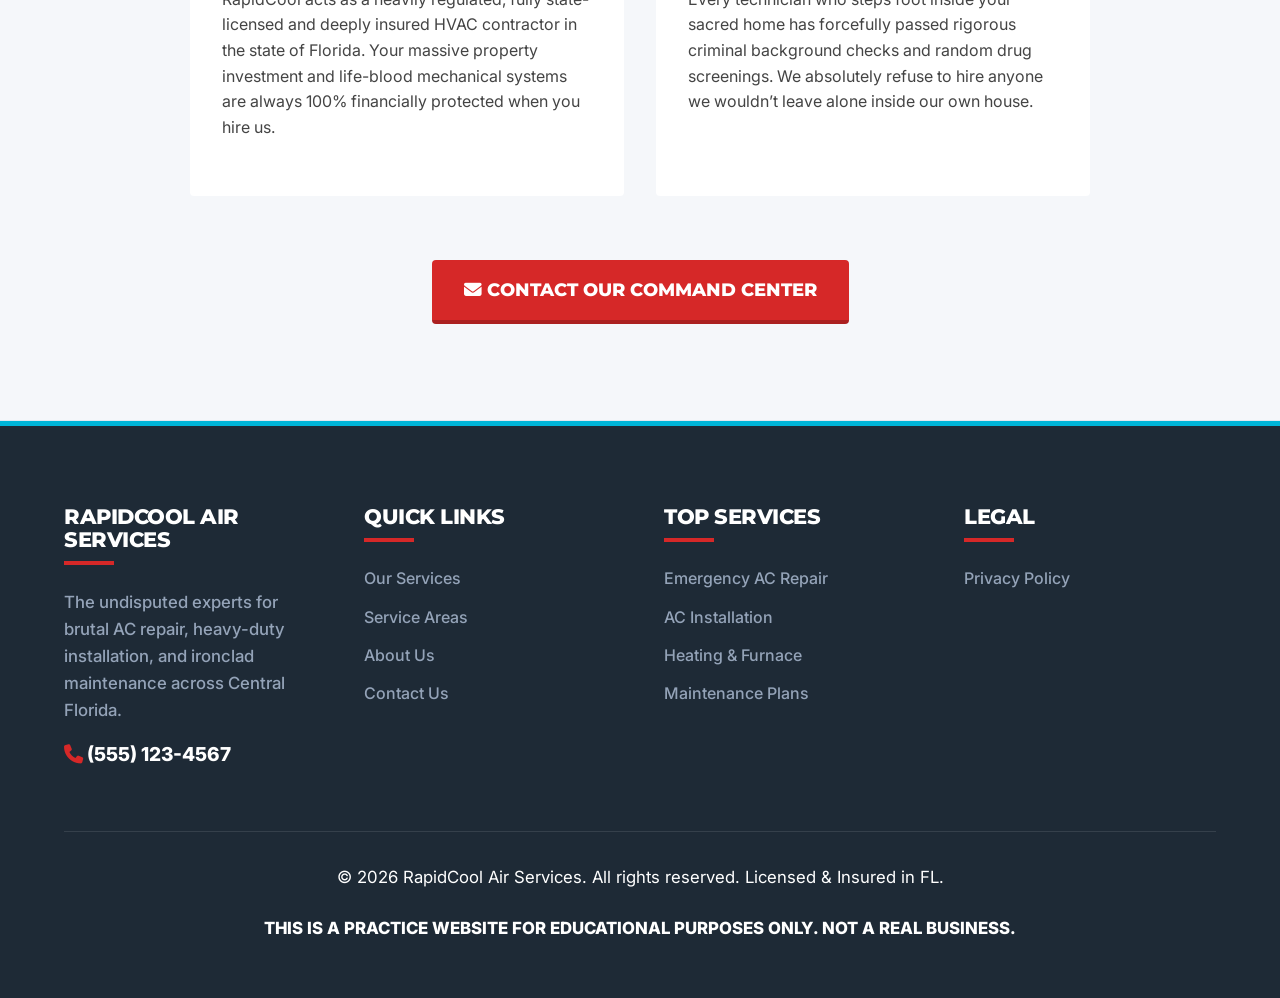
==== commit 71a35485: "feat: swapped all stock imagery for original AI generated photorealistic HVAC assets with extreme SE" ====
--- a/about-us/index.html
+++ b/about-us/index.html
@@ -52,7 +52,7 @@
                 <p class="dr-paragraph">When we founded RapidCool, we declared outright war on identical predatory tactics. We strictly mandate that our technicians provide honest, indisputable photographic evidence of every single mechanical failure before executing any repair. We utilize an unwavering flat-rate pricing book, guaranteeing you pay exactly what your neighbor pays, with absolutely zero commissions pushing our techs to up-sell you worthless garbage.</p>
             </div>
             <div>
-                <img src="https://images.unsplash.com/photo-1621905251189-08b45d6a269e?auto=format&fit=crop&w=800&q=80" alt="RapidCool Central Florida's master certified local HVAC technicians arriving on site" class="rugged-img">
+                <img src="../images/hvac_condenser_tech.png" alt="RapidCool Air Services master technician repairing an outdoor residential AC condenser unit in Central Florida" class="rugged-img">
             </div>
         </div>
     </section>
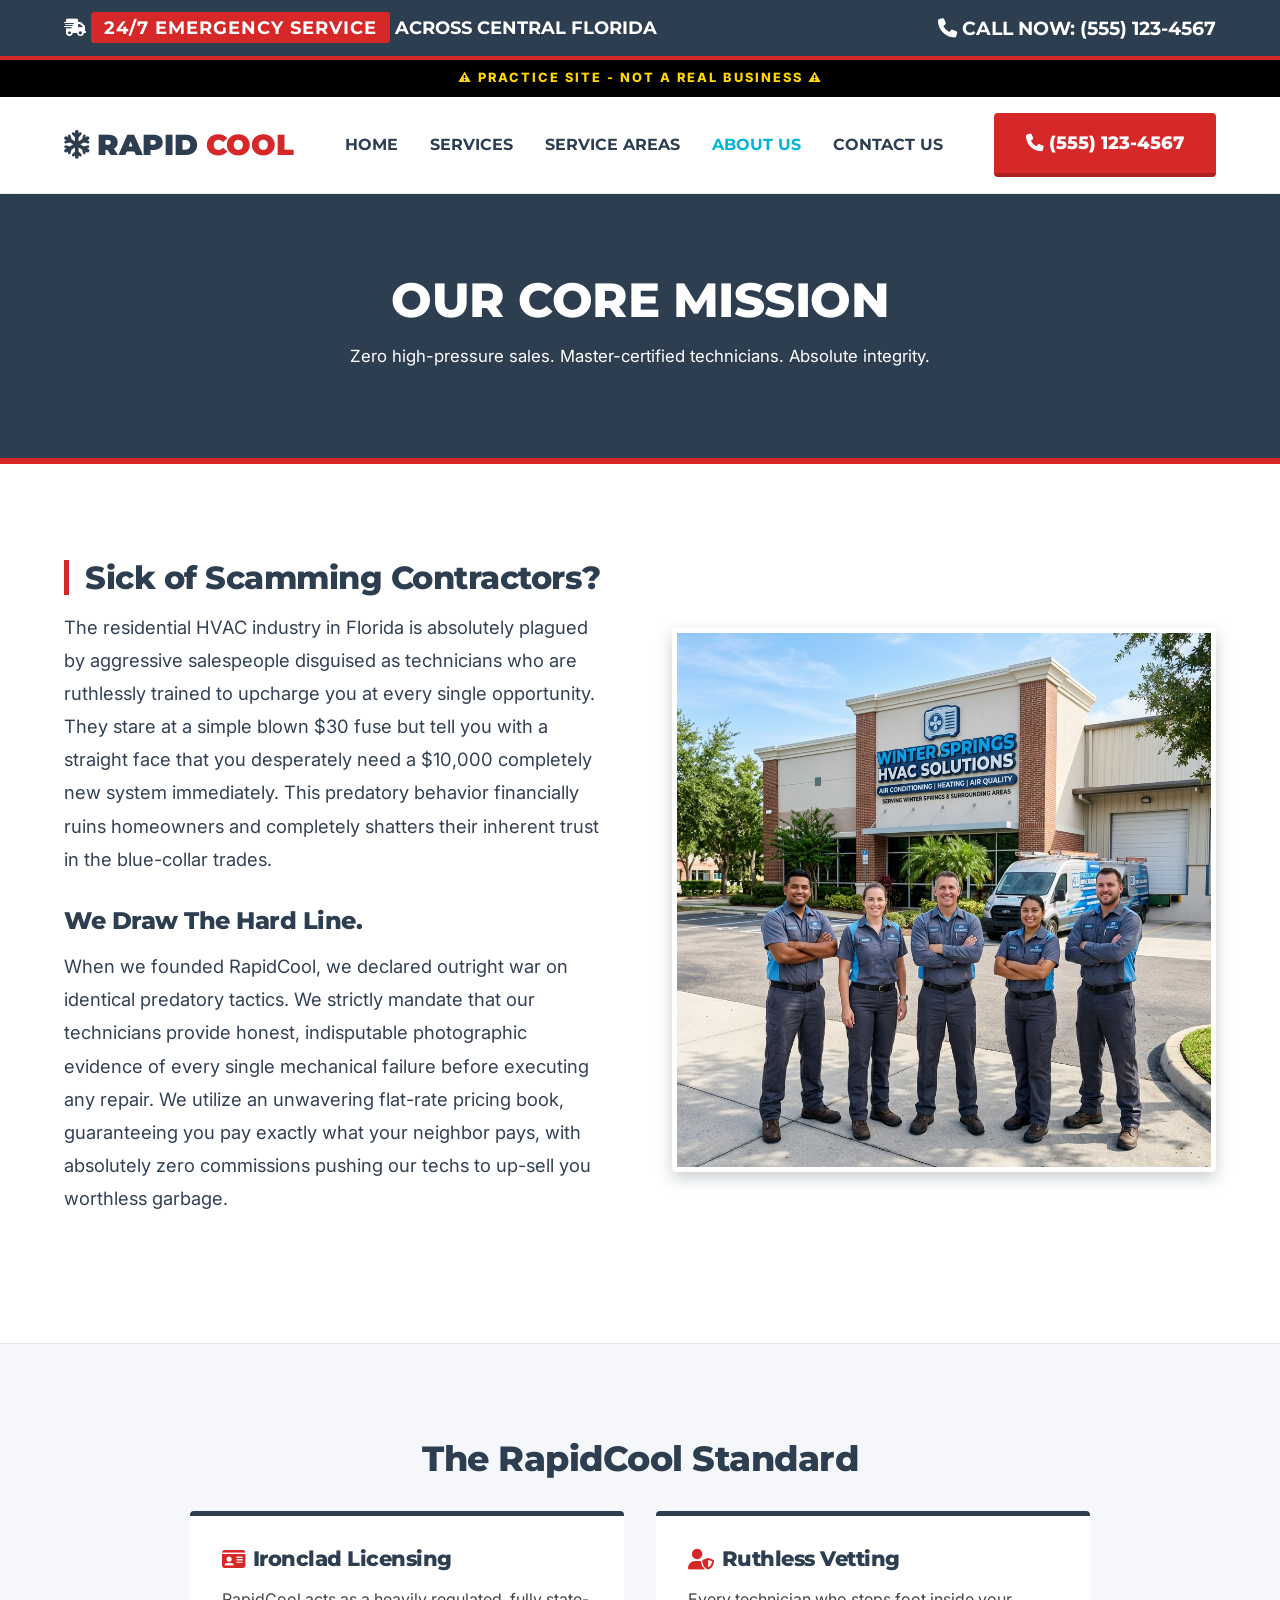
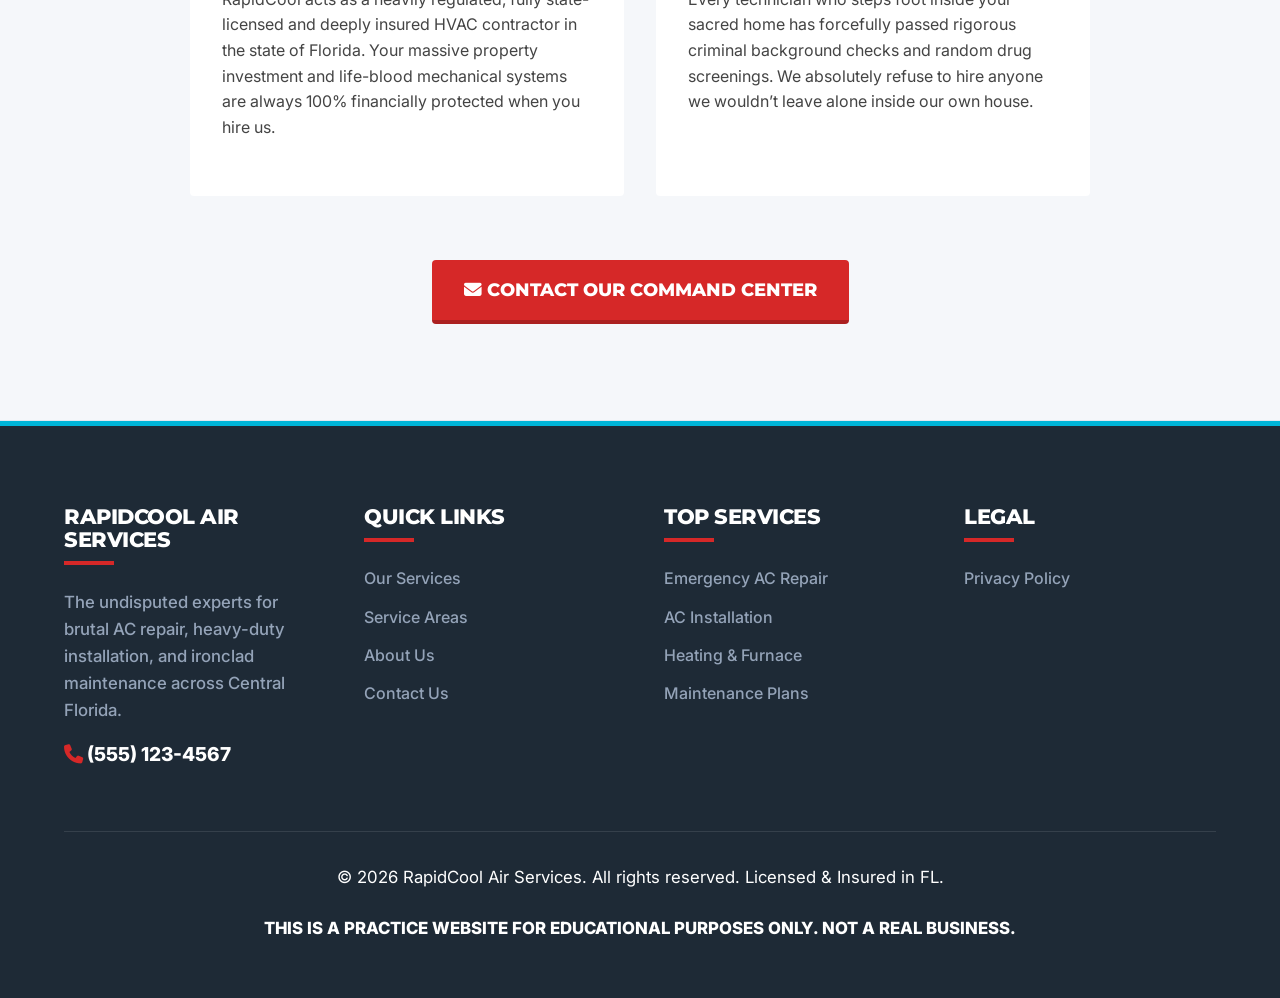
==== commit 0de5d15e: "feat: swapped all imagery for premium Winter Springs HVAC Solutions AI assets" ====
--- a/about-us/index.html
+++ b/about-us/index.html
@@ -52,7 +52,7 @@
                 <p class="dr-paragraph">When we founded RapidCool, we declared outright war on identical predatory tactics. We strictly mandate that our technicians provide honest, indisputable photographic evidence of every single mechanical failure before executing any repair. We utilize an unwavering flat-rate pricing book, guaranteeing you pay exactly what your neighbor pays, with absolutely zero commissions pushing our techs to up-sell you worthless garbage.</p>
             </div>
             <div>
-                <img src="../images/hvac_condenser_tech.png" alt="RapidCool Air Services master technician repairing an outdoor residential AC condenser unit in Central Florida" class="rugged-img">
+                <img src="../images/team_synergy.png" alt="The professional and reliable team at Winter Springs HVAC Solutions standing proudly outside their Central Florida office" class="rugged-img">
             </div>
         </div>
     </section>
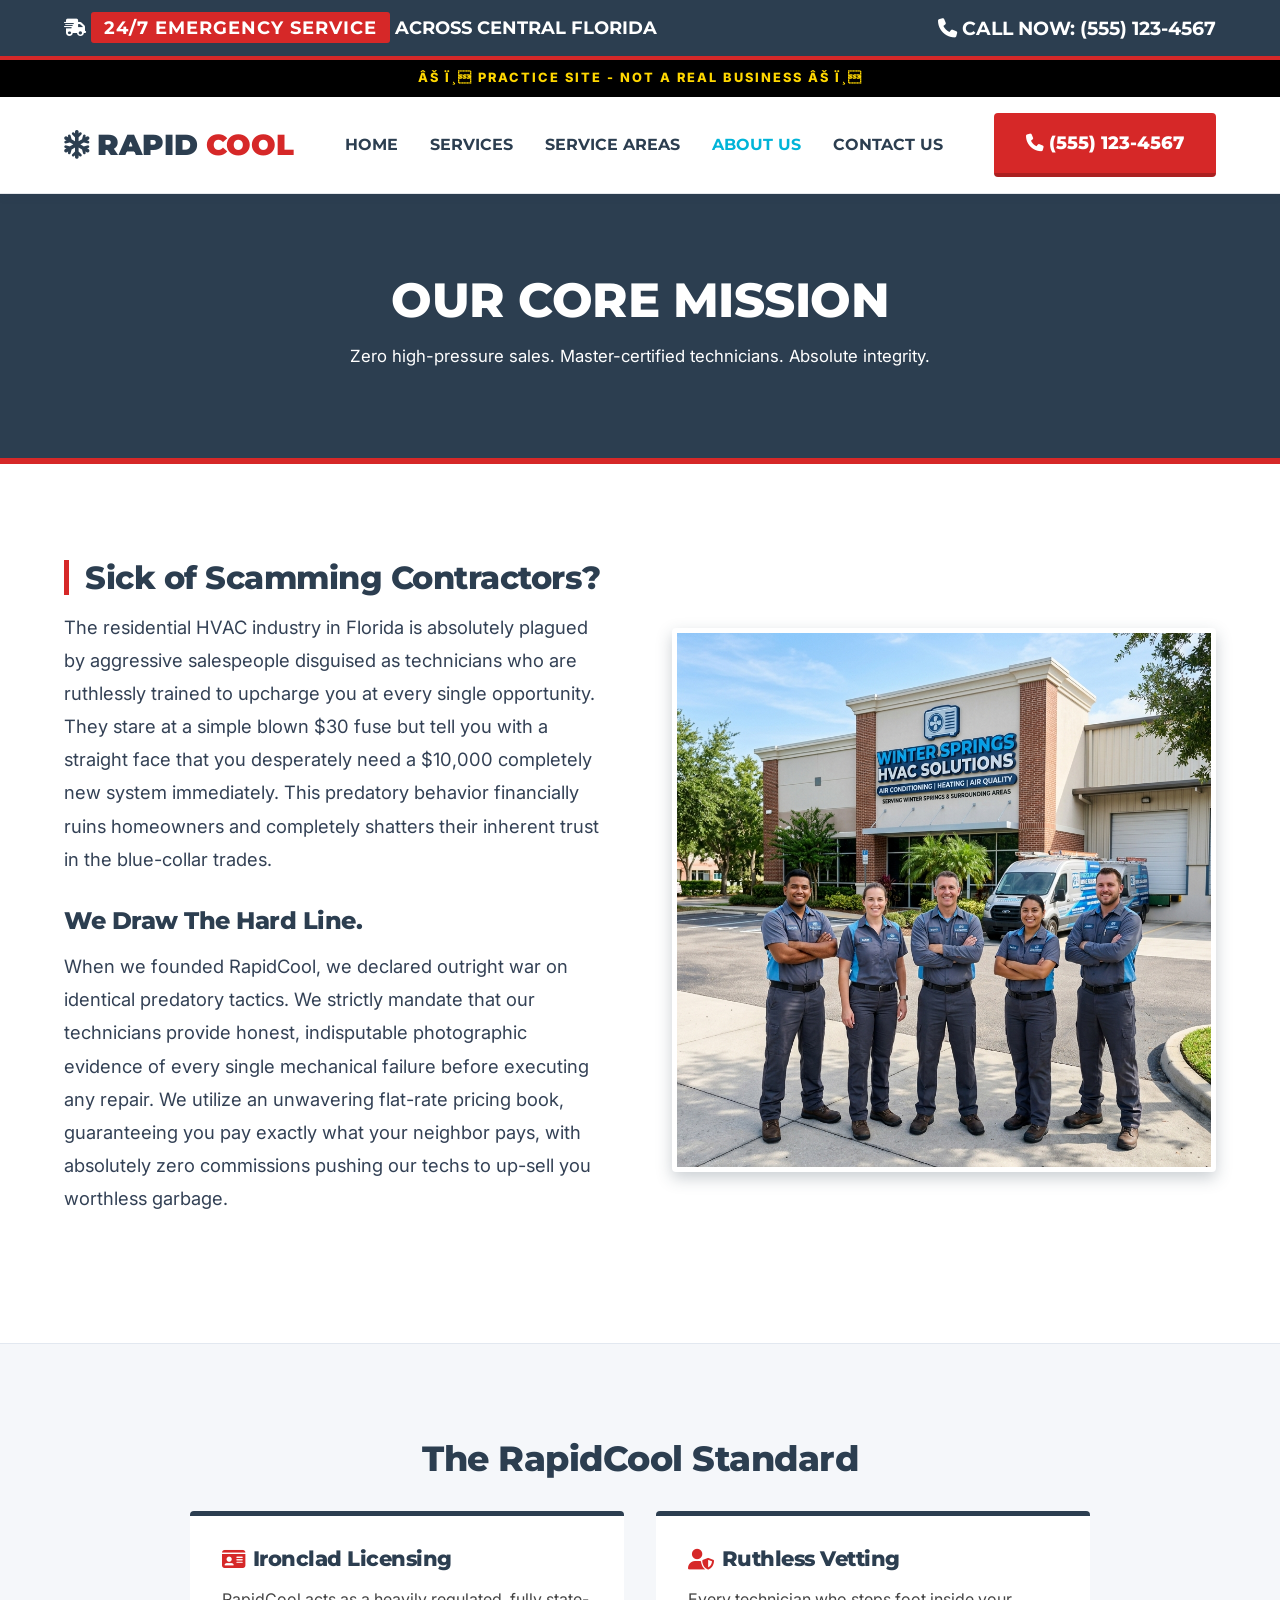
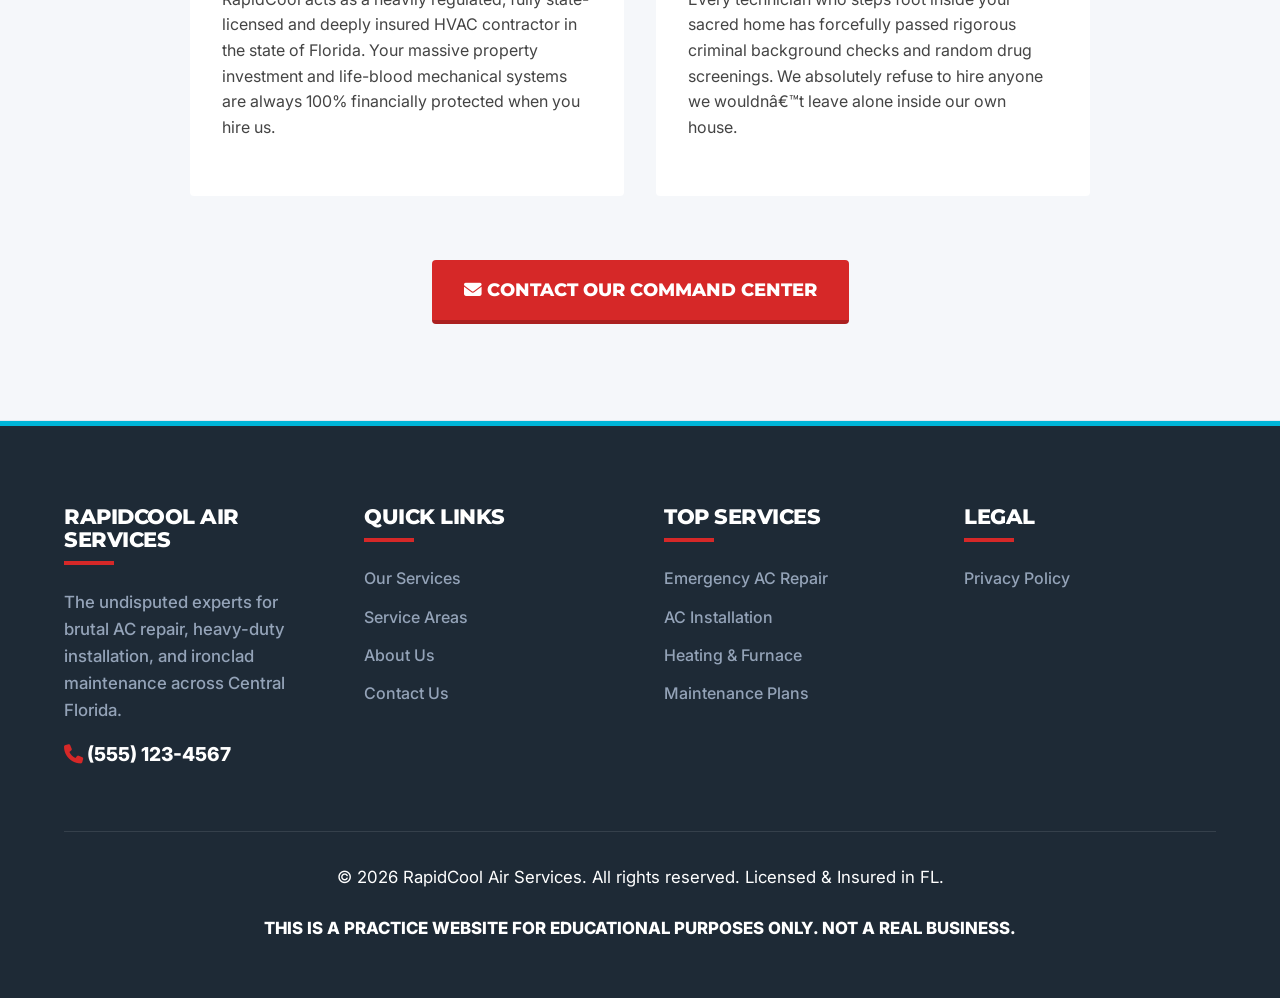
==== commit 2102f377: "Integrate Google Tag Manager snippets into all pages" ====
--- a/about-us/index.html
+++ b/about-us/index.html
@@ -1,6 +1,14 @@
-<!DOCTYPE html>
+﻿<!DOCTYPE html>
 <html lang="en">
+
 <head>
+<!-- Google Tag Manager -->
+<script>(function(w,d,s,l,i){w[l]=w[l]||[];w[l].push({'gtm.start':
+new Date().getTime(),event:'gtm.js'});var f=d.getElementsByTagName(s)[0],
+j=d.createElement(s),dl=l!='dataLayer'?'&l='+l:'';j.async=true;j.src=
+'https://www.googletagmanager.com/gtm.js?id='+i+dl;f.parentNode.insertBefore(j,f);
+})(window,document,'script','dataLayer','GTM-N6JX37G8');</script>
+<!-- End Google Tag Manager -->
     <meta charset="UTF-8">
     <meta name="viewport" content="width=device-width, initial-scale=1.0">
     <title>About Us | RapidCool Air Services</title>
@@ -8,12 +16,17 @@
     <link rel="stylesheet" href="../css/style.css">
     <link rel="stylesheet" href="https://cdnjs.cloudflare.com/ajax/libs/font-awesome/6.4.0/css/all.min.css">
 </head>
+
 <body>
+<!-- Google Tag Manager (noscript) -->
+<noscript><iframe src="https://www.googletagmanager.com/ns.html?id=GTM-N6JX37G8"
+height="0" width="0" style="display:none;visibility:hidden"></iframe></noscript>
+<!-- End Google Tag Manager (noscript) -->
     <div class="utility-bar">
         <div><i class="fa-solid fa-truck-fast"></i> <span class="utility-highlight">24/7 EMERGENCY SERVICE</span> ACROSS CENTRAL FLORIDA</div>
         <div style="font-size: 1.2rem;"><a href="tel:5551234567"><i class="fa-solid fa-phone"></i> CALL NOW: <strong>(555) 123-4567</strong></a></div>
     </div>
-    <div class="practice-banner">⚠️ PRACTICE SITE - NOT A REAL BUSINESS ⚠️</div>
+    <div class="practice-banner">âš ï¸ PRACTICE SITE - NOT A REAL BUSINESS âš ï¸</div>
 
     <header class="site-header">
         <div class="header-container">
@@ -68,7 +81,7 @@
                 </div>
                 <div style="background: var(--white); padding: 2rem; border-radius: var(--rounded-md); border-top: 5px solid var(--primary-color);">
                     <h4 style="color: var(--primary-color); font-size: 1.3rem; display: flex; align-items: center; gap: 0.5rem;"><i class="fa-solid fa-user-shield text-accent"></i> Ruthless Vetting</h4>
-                    <p style="margin-top: 1rem; font-size: 1rem;">Every technician who steps foot inside your sacred home has forcefully passed rigorous criminal background checks and random drug screenings. We absolutely refuse to hire anyone we wouldn’t leave alone inside our own house.</p>
+                    <p style="margin-top: 1rem; font-size: 1rem;">Every technician who steps foot inside your sacred home has forcefully passed rigorous criminal background checks and random drug screenings. We absolutely refuse to hire anyone we wouldnâ€™t leave alone inside our own house.</p>
                 </div>
             </div>
 
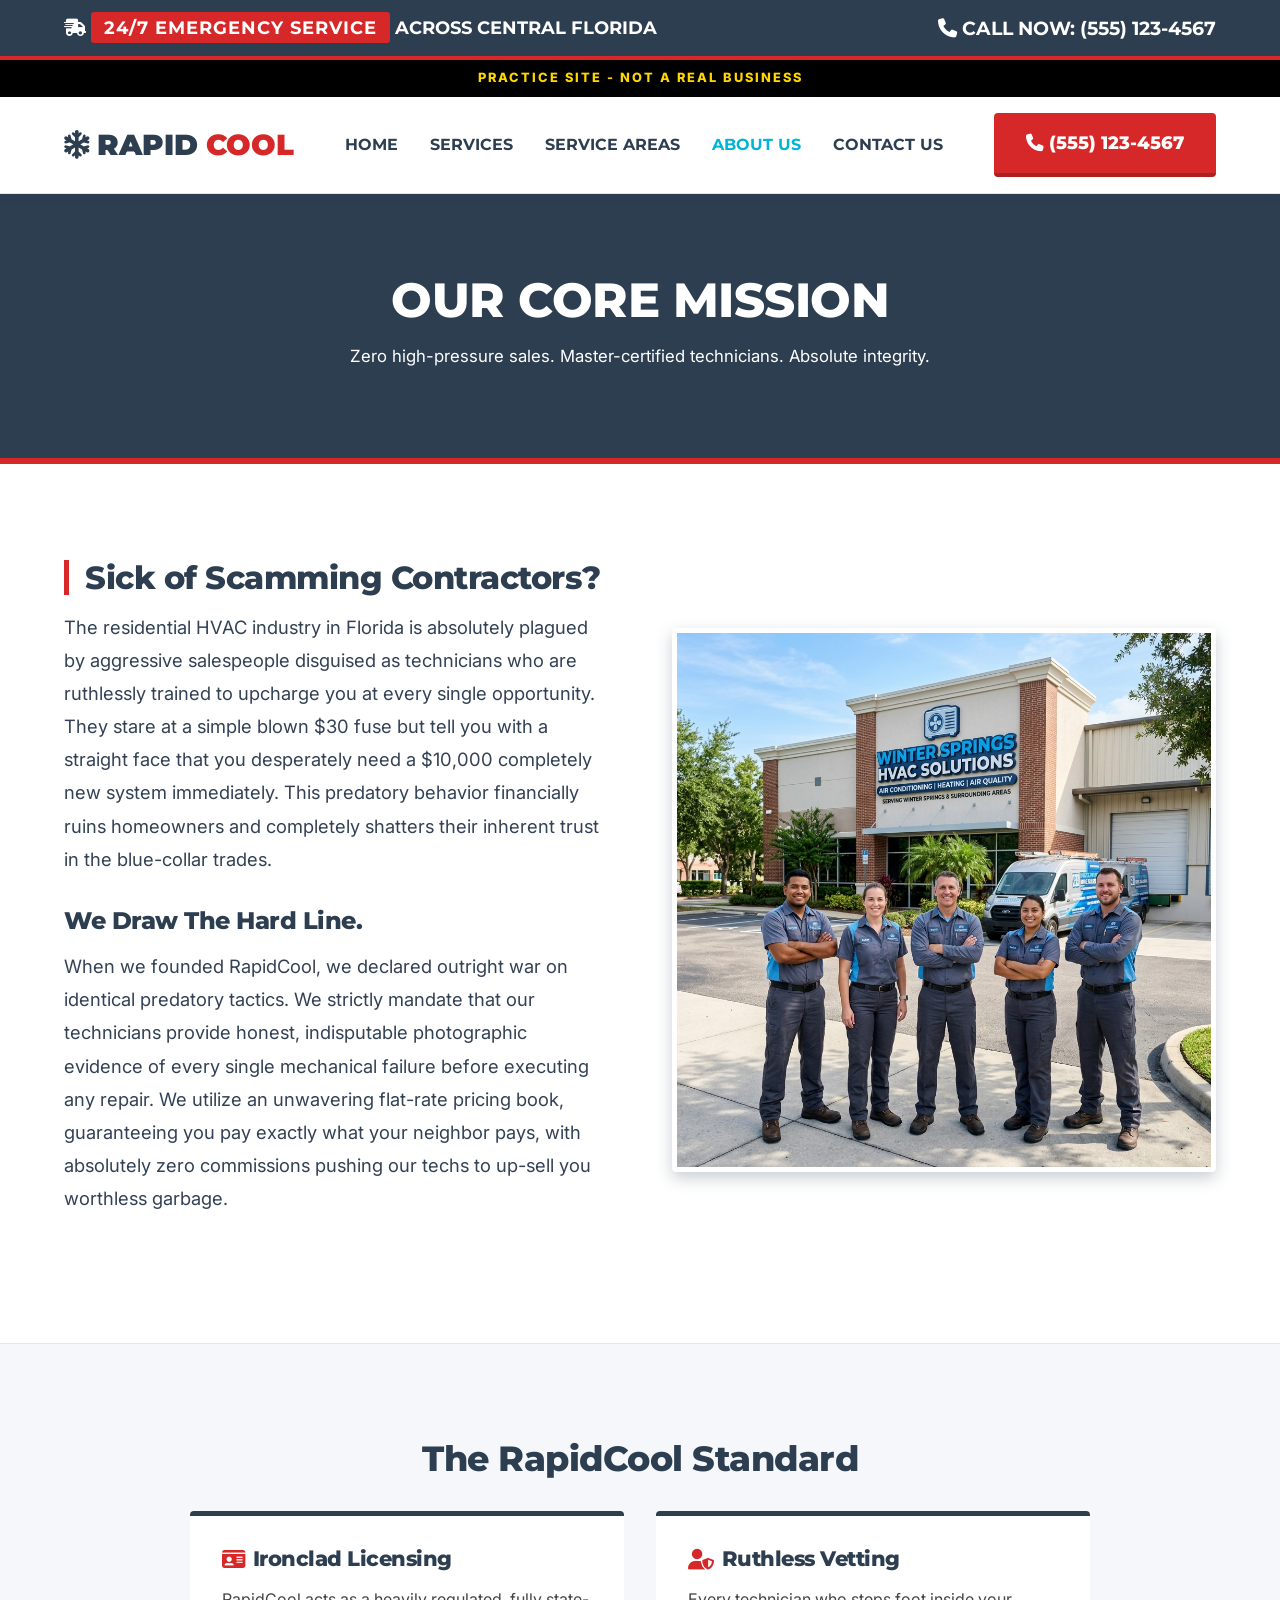
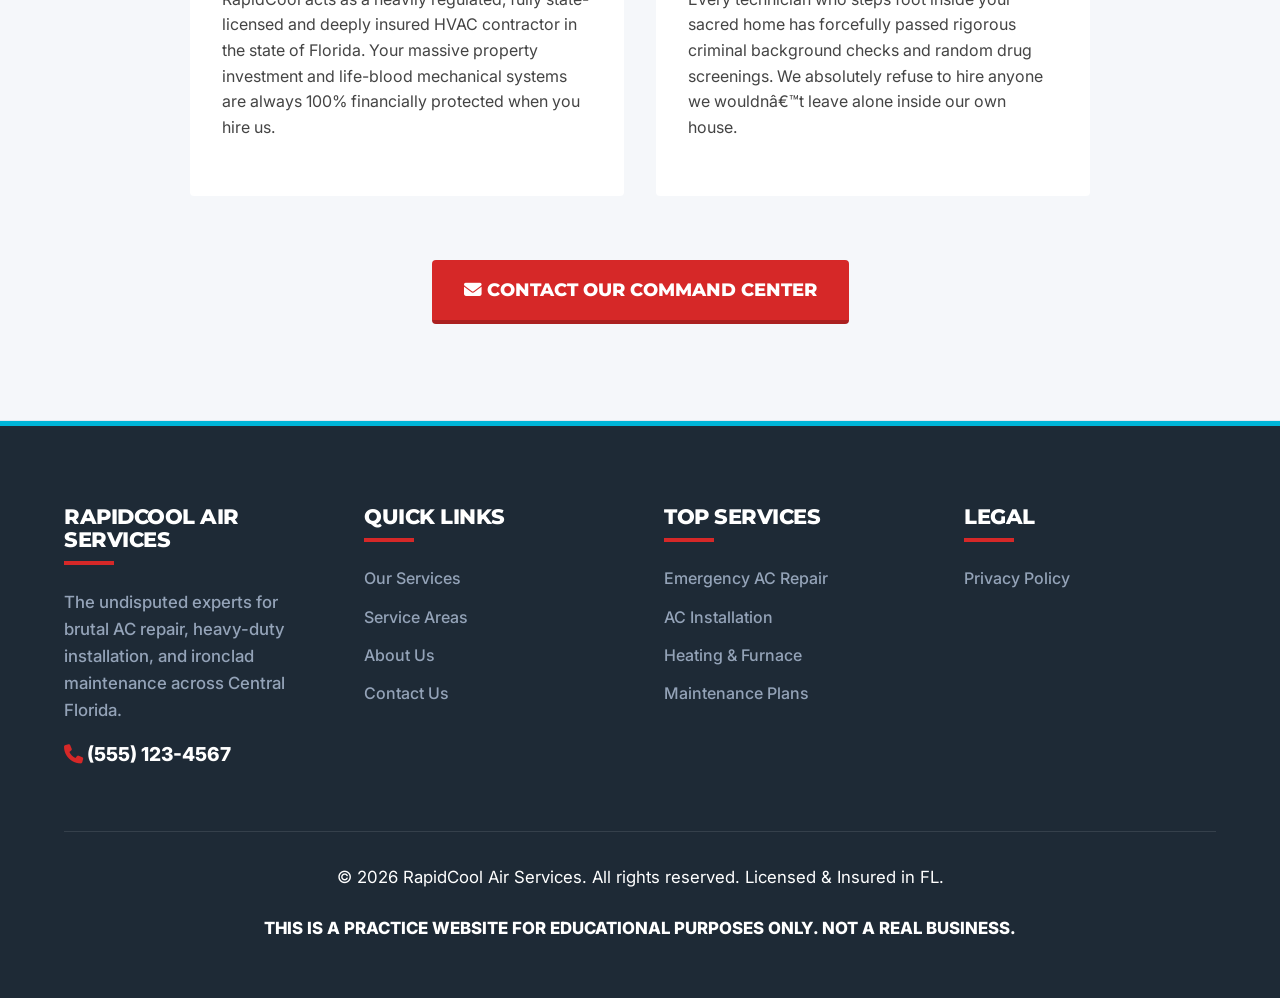
==== commit a961e28a: "Remove warning emojis from practice site banner across all pages" ====
--- a/about-us/index.html
+++ b/about-us/index.html
@@ -26,7 +26,7 @@
         <div><i class="fa-solid fa-truck-fast"></i> <span class="utility-highlight">24/7 EMERGENCY SERVICE</span> ACROSS CENTRAL FLORIDA</div>
         <div style="font-size: 1.2rem;"><a href="tel:5551234567"><i class="fa-solid fa-phone"></i> CALL NOW: <strong>(555) 123-4567</strong></a></div>
     </div>
-    <div class="practice-banner">âš ï¸ PRACTICE SITE - NOT A REAL BUSINESS âš ï¸</div>
+    <div class="practice-banner">PRACTICE SITE - NOT A REAL BUSINESS</div>
 
     <header class="site-header">
         <div class="header-container">
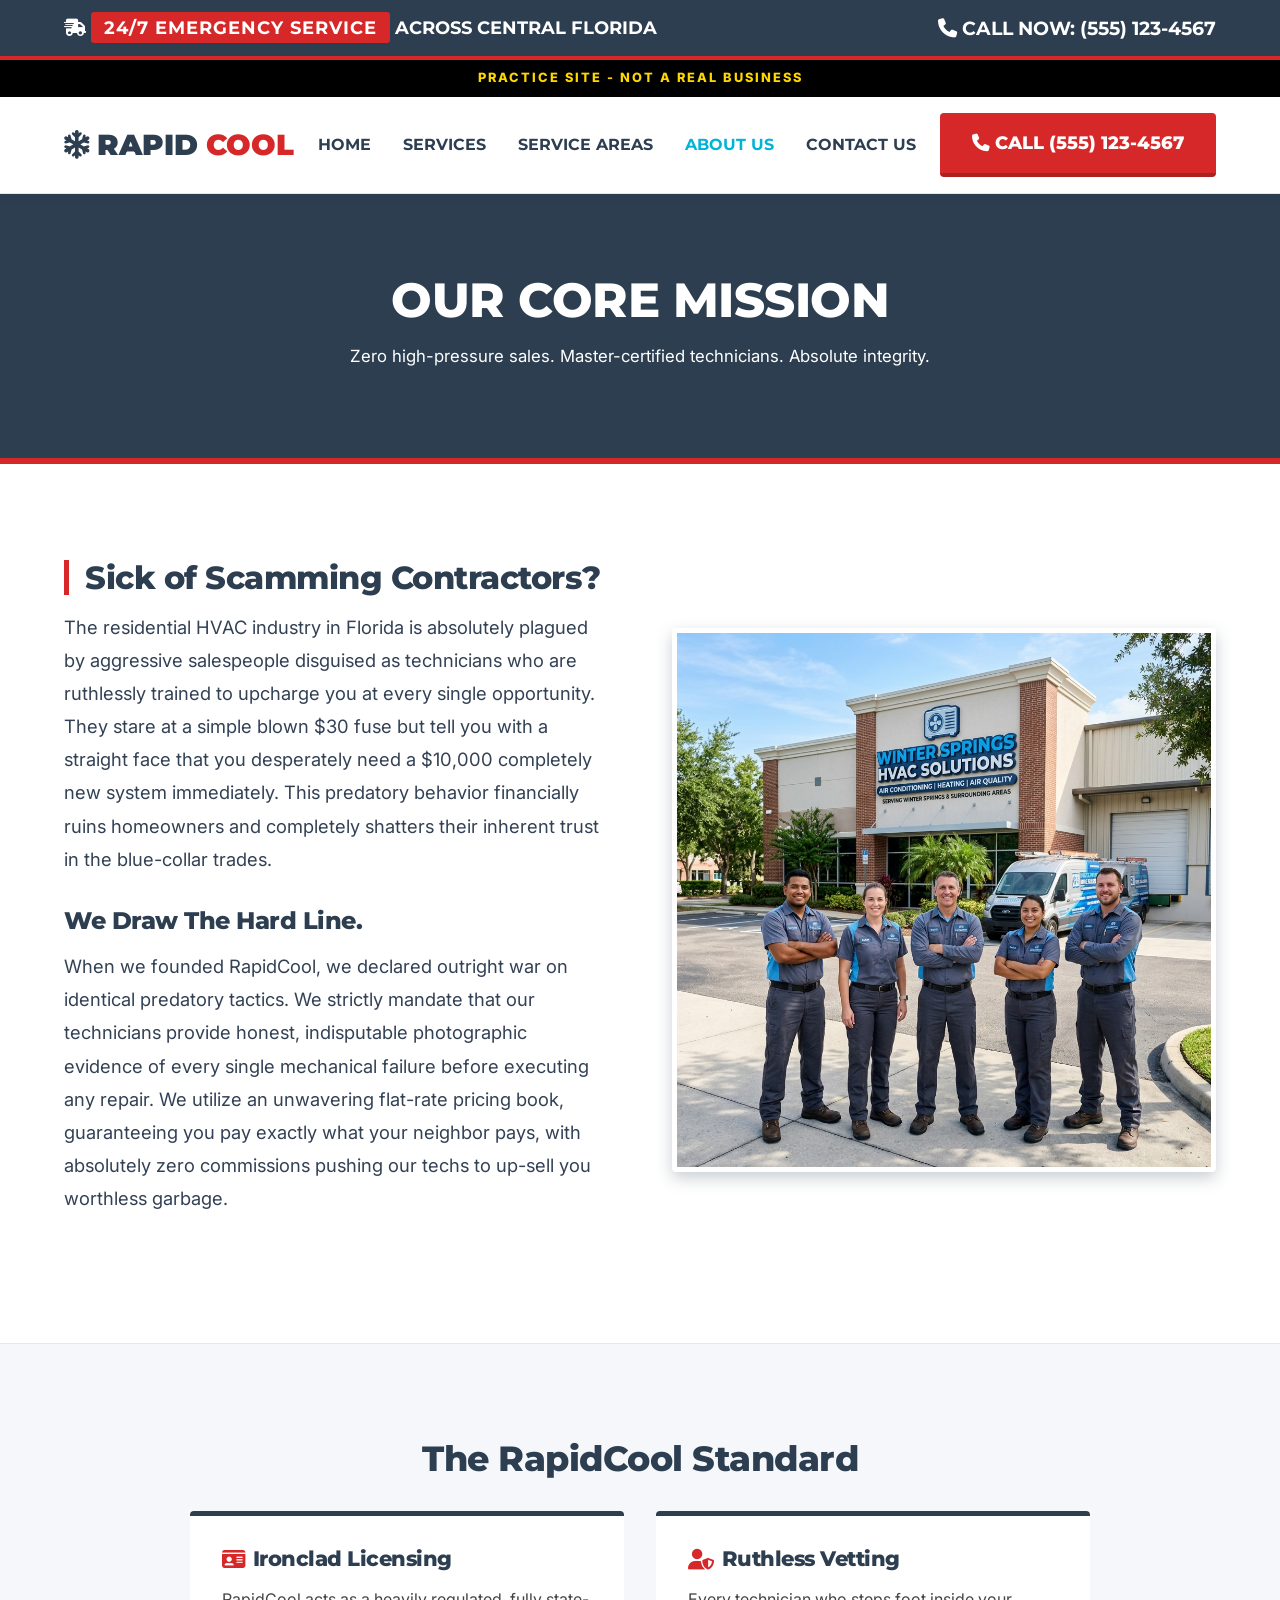
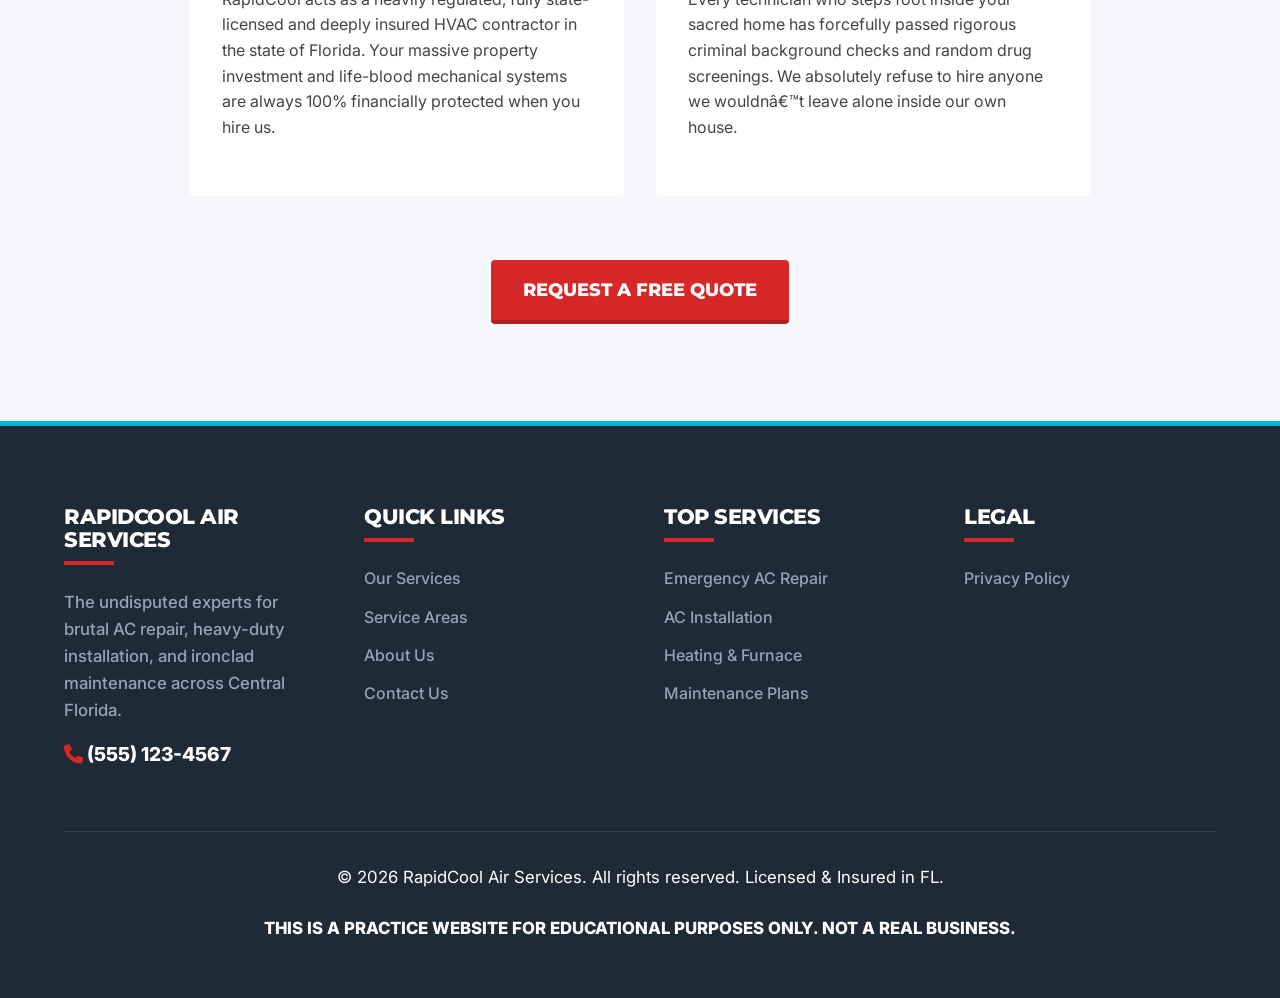
==== commit d76a5863: "Update button CTA copy across entire site" ====
--- a/about-us/index.html
+++ b/about-us/index.html
@@ -43,7 +43,7 @@
                 </ul>
             </nav>
             <div class="header-cta">
-                <a href="tel:5551234567" class="btn btn-accent"><i class="fa-solid fa-phone"></i> (555) 123-4567</a>
+                <a href="tel:5551234567" class="btn btn-accent"><i class="fa-solid fa-phone"></i> Call (555) 123-4567</a>
                 <button class="mobile-menu-btn"><i class="fa-solid fa-bars"></i></button>
             </div>
         </div>
@@ -86,7 +86,7 @@
             </div>
 
             <div style="text-align: center; margin-top: 4rem;">
-                <a href="../contact/" class="btn btn-accent"><i class="fa-solid fa-envelope"></i> Contact Our Command Center</a>
+                <a href="../contact/" class="btn btn-accent">REQUEST A FREE QUOTE</a>
             </div>
         </div>
     </section>
